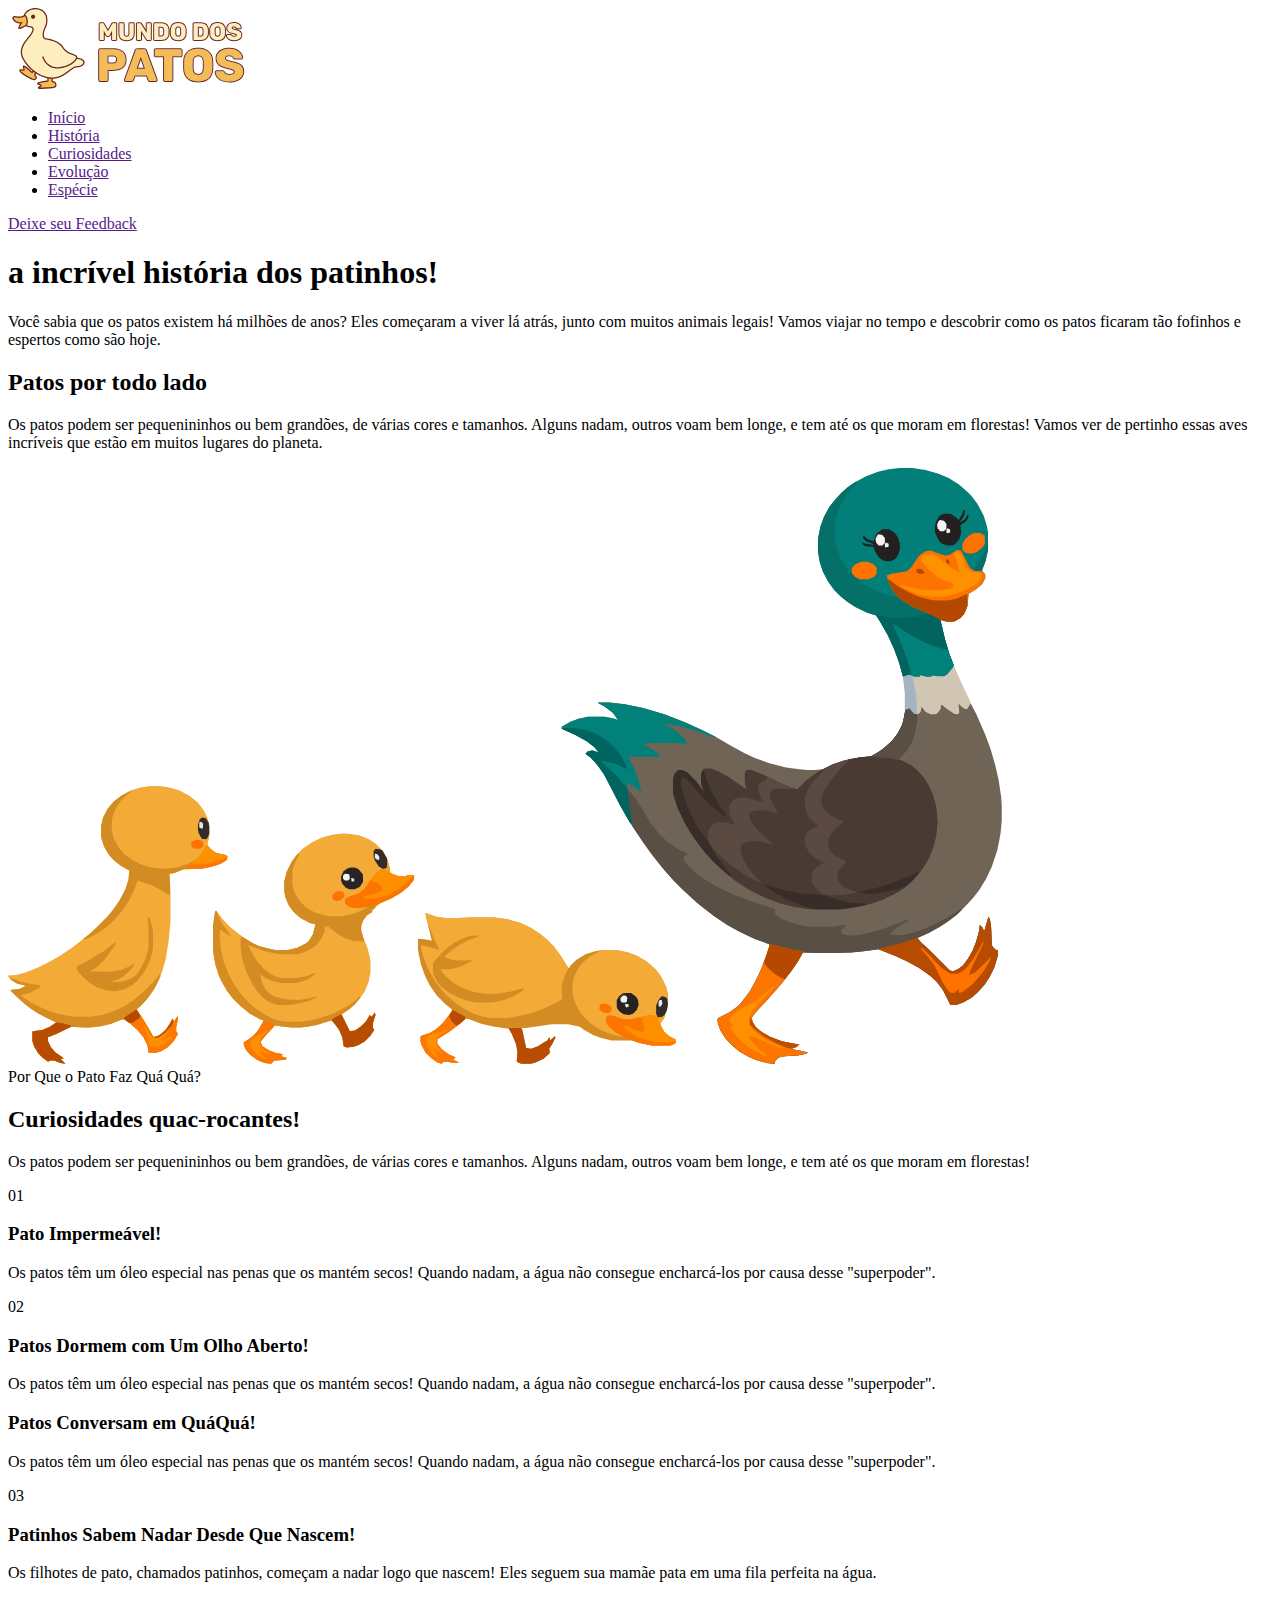
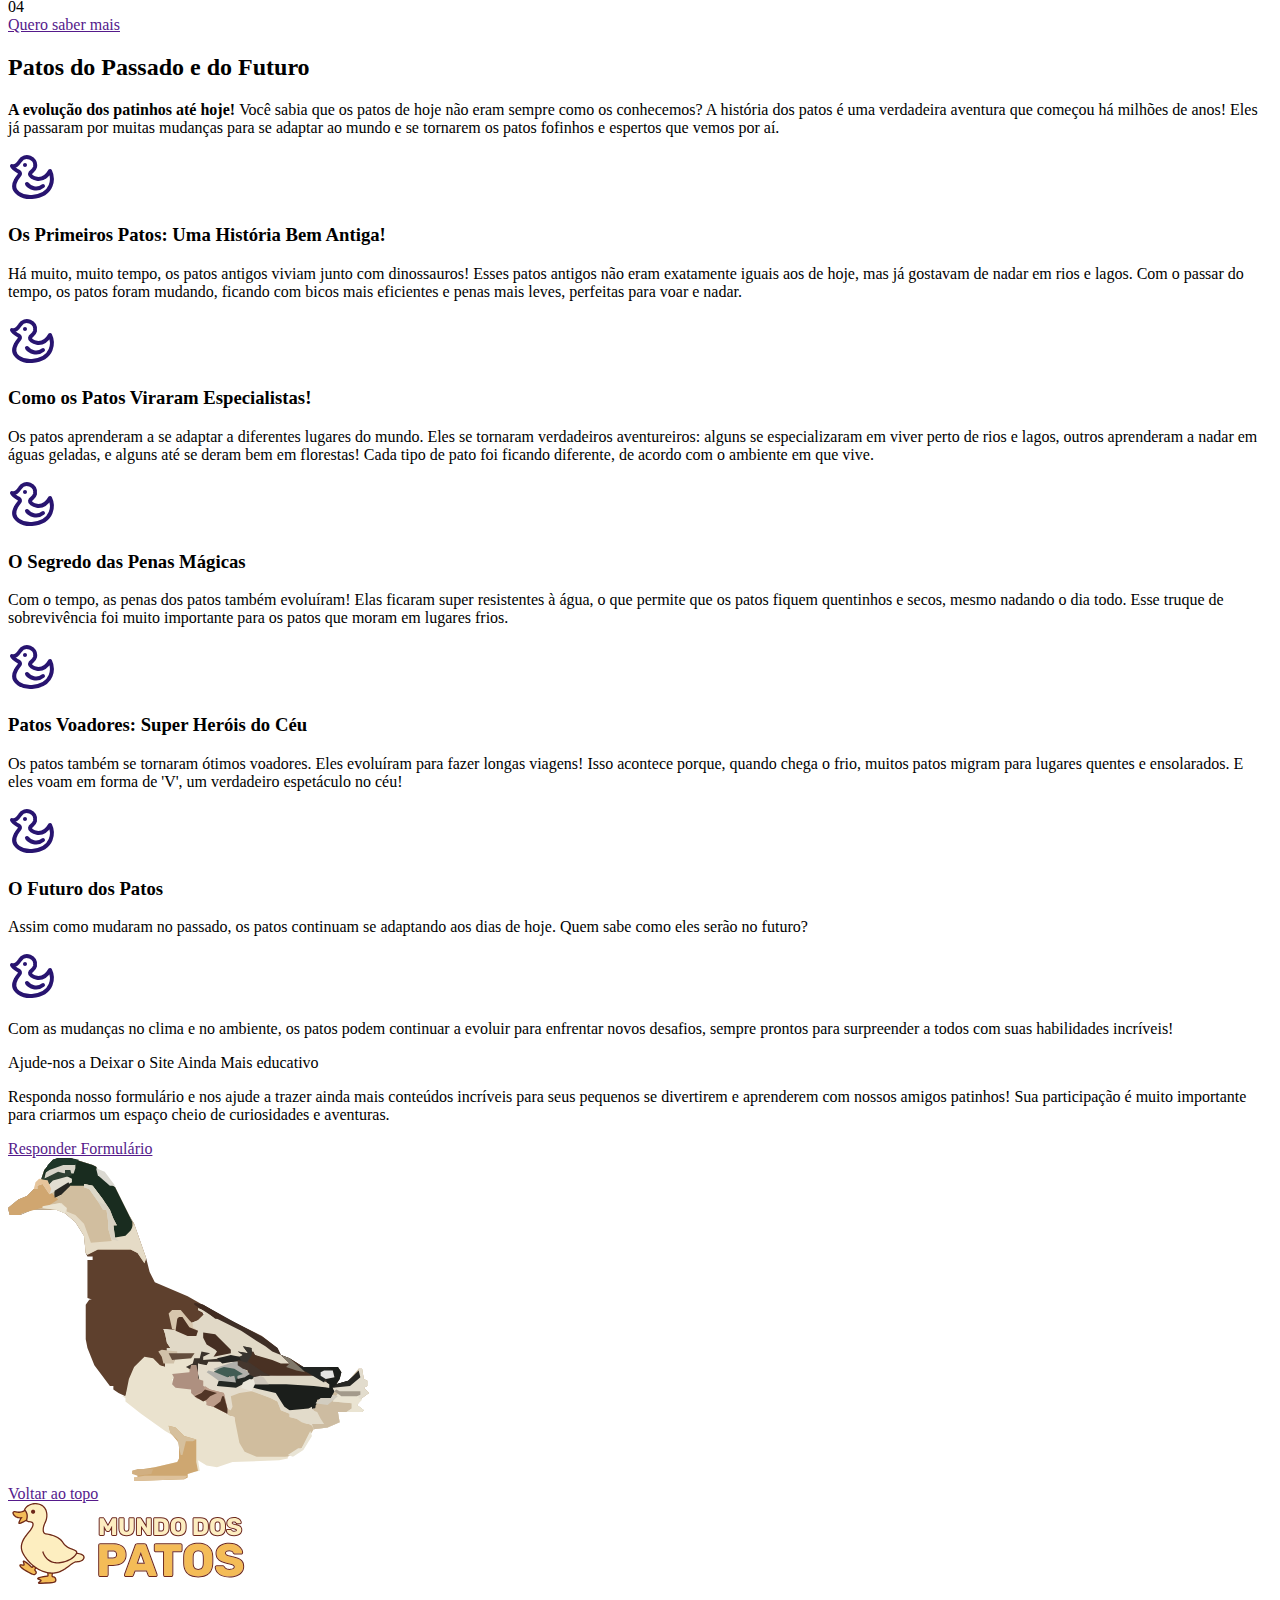
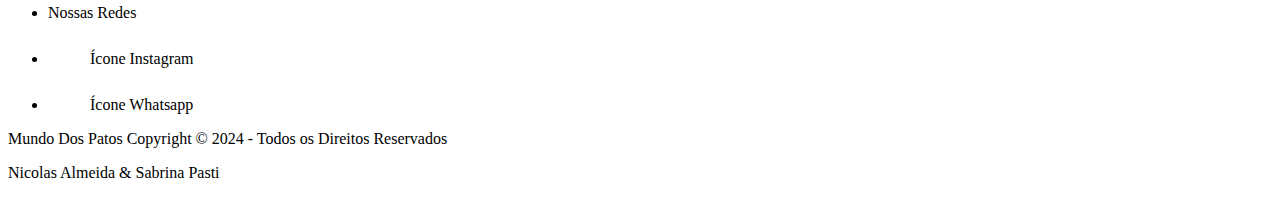
==== index.html @ ef491ce2 "Criação de branch e criação o html da home" ====
<!DOCTYPE html>
<html lang="pt-br">
<head>
    <meta charset="UTF-8">
    <meta name="viewport" content="width=device-width, initial-scale=1.0">
    <title>Home</title>
</head>
<body>
    <header>
        <nav>
            <img src="./IMG/Logohome.svg" alt="Logomarca do website: mundo dos patinhos">
            <ul>
                <li><a href="">Início</a></li>
                <li><a href="">História</a></li>
                <li><a href="">Curiosidades</a></li>
                <li><a href="">Evolução</a></li>
                <li><a href="">Espécie</a></li>
            </ul>
            <a href="">Deixe seu Feedback</a>
        </nav>
    </header>
    <section class="banner_inicial">
        <h1>a incrível história dos patinhos!</h1>
        <p>Você sabia que os patos existem há milhões de anos? Eles começaram a viver lá atrás, junto com muitos animais legais! Vamos viajar no tempo e descobrir como os patos ficaram tão fofinhos e espertos como são hoje.</p>
    </section>
    <section class="historia">
        <h2>Patos por todo lado</h2>
        <p>Os patos podem ser pequenininhos ou bem grandões, de várias cores e tamanhos. Alguns nadam, outros voam bem longe, e tem até os que moram em florestas! Vamos ver de pertinho essas aves incríveis que estão em muitos lugares do planeta.</p>
        <img src="/IMG/historia.svg" alt="Família de patinhos">
    </section>
    <section class="curiosidades">
        <span>Por Que o Pato Faz Quá Quá?</span>
        <h2>Curiosidades quac-rocantes!</h2>
        <p>Os patos podem ser pequenininhos ou bem grandões, de várias cores e tamanhos. Alguns nadam, outros voam bem longe, e tem até os que moram em florestas!</p>
        <div class="box_curiosidades">
            <div class="box-left">
                <span>01</span>
                <div>
                    <h3>Pato Impermeável!</h3>
                    <p>Os patos têm um óleo especial nas penas que os mantém secos! Quando nadam, a água não consegue encharcá-los por causa desse "superpoder".</p>
                </div>
            </div>
            <div class="box-left">
                <span>02</span>
                <div>
                    <h3>Patos Dormem com Um Olho Aberto!</h3>
                    <p>Os patos têm um óleo especial nas penas que os mantém secos! Quando nadam, a água não consegue encharcá-los por causa desse "superpoder".</p>
                </div>
            </div>
            <div class="box-right">
                <div>
                    <h3>Patos Conversam em QuáQuá!</h3>
                    <p>Os patos têm um óleo especial nas penas que os mantém secos! Quando nadam, a água não consegue encharcá-los por causa desse "superpoder".</p>
                </div>
                <span>03</span>
            </div>
            <div class="box-right">
                <div>
                    <h3>Patinhos Sabem Nadar Desde Que Nascem!</h3>
                    <p>Os filhotes de pato, chamados patinhos, começam a nadar logo que nascem! Eles seguem sua mamãe pata em uma fila perfeita na água.</p>
                </div>
                <span>04</span>
            </div>
            <a href="">Quero saber mais</a>
        </div>
    </section>
    <section class="evolucao">
        <h2>Patos do Passado e do Futuro</h2>
        <p><b>A evolução dos patinhos até hoje! </b>Você sabia que os patos de hoje não eram sempre como os conhecemos? A história dos patos é uma verdadeira aventura que começou há milhões de anos! Eles já passaram por muitas mudanças para se adaptar ao mundo e se tornarem os patos fofinhos e espertos que vemos por aí.</p>
        <div class="step_box">
            <div class="step">
                <img src="/IMG/step1.svg" alt="Ícone Pato">
                <div class="step_text">
                    <h3>Os Primeiros Patos: Uma História Bem Antiga!</h3>
                    <p>Há muito, muito tempo, os patos antigos viviam junto com dinossauros! Esses patos antigos não eram exatamente iguais aos de hoje, mas já gostavam de nadar em rios e lagos. Com o passar do tempo, os patos foram mudando, ficando com bicos mais eficientes e penas mais leves, perfeitas para voar e nadar.</p>
                </div>
            </div>
            <div class="step">
                <img src="/IMG/step1.svg" alt="Ícone Pato">
                <div class="step_text">
                    <h3>Como os Patos Viraram Especialistas!</h3>
                    <p>Os patos aprenderam a se adaptar a diferentes lugares do mundo. Eles se tornaram verdadeiros aventureiros: alguns se especializaram em viver perto de rios e lagos, outros aprenderam a nadar em águas geladas, e alguns até se deram bem em florestas! Cada tipo de pato foi ficando diferente, de acordo com o ambiente em que vive.</p>
                </div>
            </div>
            <div class="step">
                <img src="/IMG/step1.svg" alt="Ícone Pato">
                <div class="step_text">
                    <h3>O Segredo das Penas Mágicas</h3>
                    <p>Com o tempo, as penas dos patos também evoluíram! Elas ficaram super resistentes à água, o que permite que os patos fiquem quentinhos e secos, mesmo nadando o dia todo. Esse truque de sobrevivência foi muito importante para os patos que moram em lugares frios.</p>
                </div>
            </div>
            <div class="step">
                <img src="/IMG/step1.svg" alt="Ícone Pato">
                <div class="step_text">
                    <h3>Patos Voadores: Super Heróis do Céu</h3>
                    <p>Os patos também se tornaram ótimos voadores. Eles evoluíram para fazer longas viagens! Isso acontece porque, quando chega o frio, muitos patos migram para lugares quentes e ensolarados. E eles voam em forma de 'V', um verdadeiro espetáculo no céu!</p>
                </div>
            </div>
            <div class="step">
                <img src="/IMG/step1.svg" alt="Ícone Pato">
                <div class="step_text">
                    <h3>O Futuro dos Patos</h3>
                    <p>Assim como mudaram no passado, os patos continuam se adaptando aos dias de hoje. Quem sabe como eles serão no futuro?</p>
                </div>
            </div>
            <div class="step">
                <img src="/IMG/step1.svg" alt="Ícone Pato">
                <div class="step_text">
                    <p>Com as mudanças no clima e no ambiente, os patos podem continuar a evoluir para enfrentar novos desafios, sempre prontos para surpreender a todos com suas habilidades incríveis!</p>
                </div>
            </div>
        </div>
        <article class="cta">
            <div class="cta_text">
                <span>Ajude-nos a Deixar o Site Ainda Mais educativo</span>
                <p>Responda nosso formulário e nos ajude a trazer ainda mais conteúdos incríveis para seus pequenos se divertirem e aprenderem com nossos amigos patinhos! Sua participação é muito importante para criarmos um espaço cheio de curiosidades e aventuras.</p>
                <a href="">Responder Formulário</a>
            </div>
            <img src="/IMG/duck-cta.svg" alt="Desenho de um Pato">
        </article>
    </section>
</body>
<footer>
    <a href="">Voltar ao topo</a>
    <div>
        <img src="/IMG/Logohome.svg" alt="">
        <ul>
            <li>Nossas Redes</li>
            <li><img src="/IMG/ig.svg" alt="">Ícone Instagram</li>
            <li><img src="/IMG/wpp.svg" alt="">Ícone Whatsapp</li>
        </ul>
    </div>
    <div>
        <p>Mundo Dos Patos Copyright © 2024 - Todos os Direitos Reservados</p>
        <p>Nicolas Almeida & Sabrina Pasti </p>
    </div>
</footer>
</html>
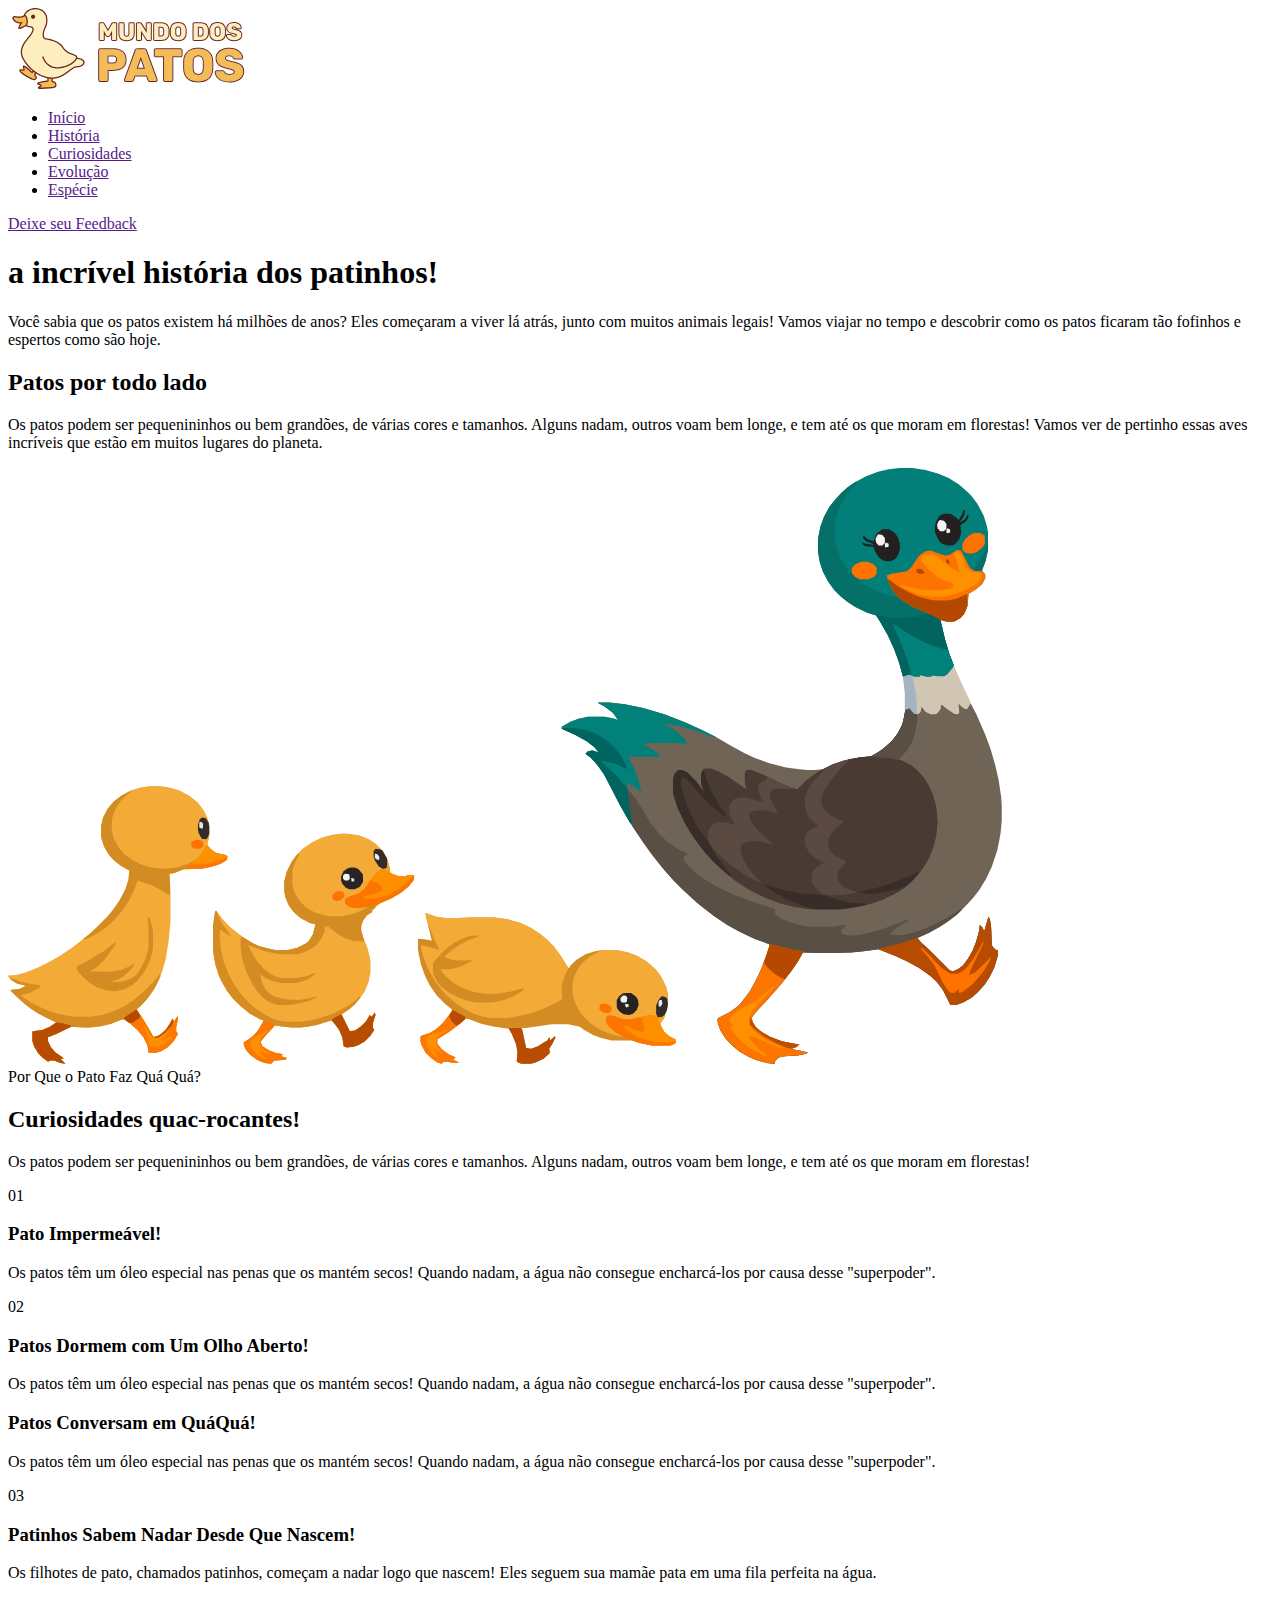
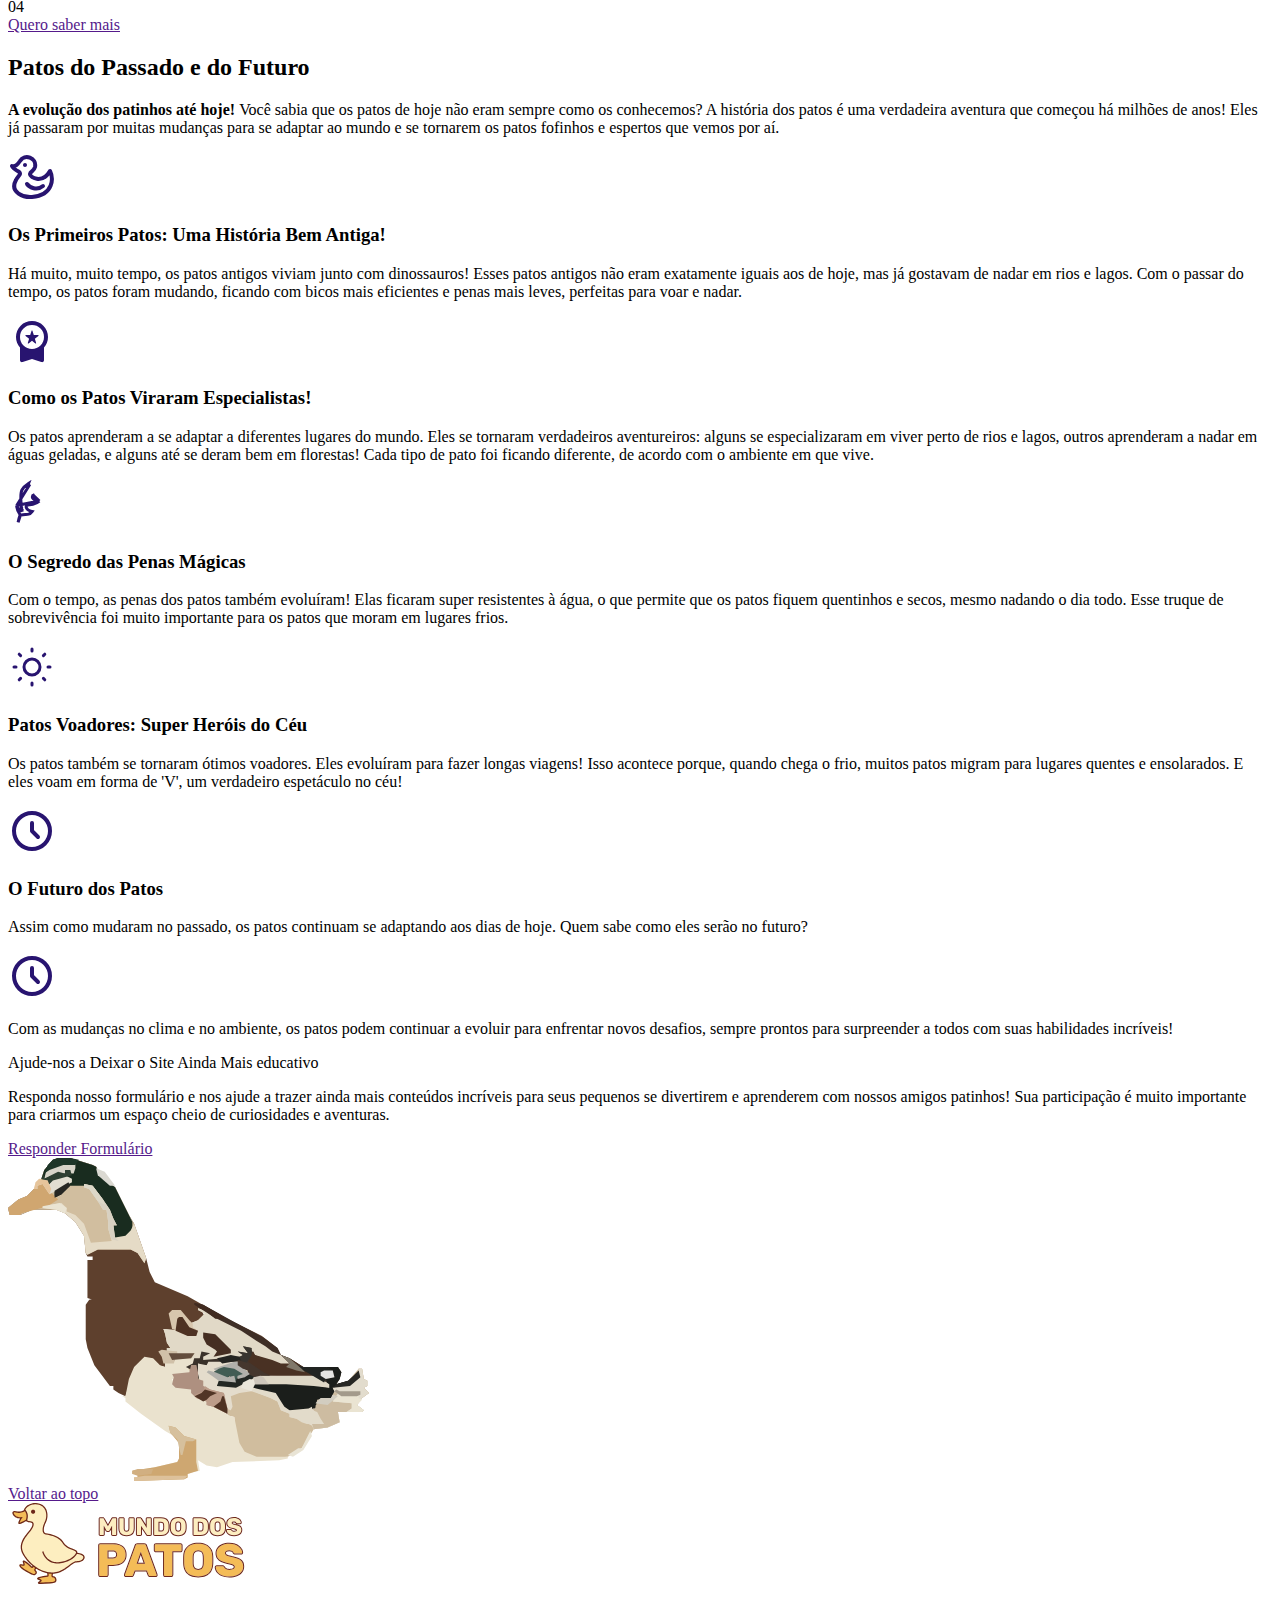
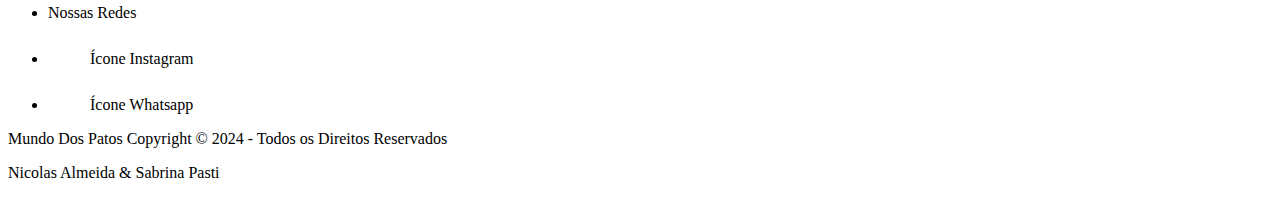
==== commit b2924038: "Atualizando ícones" ====
--- a/index.html
+++ b/index.html
@@ -76,35 +76,35 @@
                 </div>
             </div>
             <div class="step">
-                <img src="/IMG/step1.svg" alt="Ícone Pato">
+                <img src="/IMG/step2.svg" alt="Ícone Pato">
                 <div class="step_text">
                     <h3>Como os Patos Viraram Especialistas!</h3>
                     <p>Os patos aprenderam a se adaptar a diferentes lugares do mundo. Eles se tornaram verdadeiros aventureiros: alguns se especializaram em viver perto de rios e lagos, outros aprenderam a nadar em águas geladas, e alguns até se deram bem em florestas! Cada tipo de pato foi ficando diferente, de acordo com o ambiente em que vive.</p>
                 </div>
             </div>
             <div class="step">
-                <img src="/IMG/step1.svg" alt="Ícone Pato">
+                <img src="/IMG/step3.svg" alt="Ícone Pato">
                 <div class="step_text">
                     <h3>O Segredo das Penas Mágicas</h3>
                     <p>Com o tempo, as penas dos patos também evoluíram! Elas ficaram super resistentes à água, o que permite que os patos fiquem quentinhos e secos, mesmo nadando o dia todo. Esse truque de sobrevivência foi muito importante para os patos que moram em lugares frios.</p>
                 </div>
             </div>
             <div class="step">
-                <img src="/IMG/step1.svg" alt="Ícone Pato">
+                <img src="/IMG/step4.svg" alt="Ícone Pato">
                 <div class="step_text">
                     <h3>Patos Voadores: Super Heróis do Céu</h3>
                     <p>Os patos também se tornaram ótimos voadores. Eles evoluíram para fazer longas viagens! Isso acontece porque, quando chega o frio, muitos patos migram para lugares quentes e ensolarados. E eles voam em forma de 'V', um verdadeiro espetáculo no céu!</p>
                 </div>
             </div>
             <div class="step">
-                <img src="/IMG/step1.svg" alt="Ícone Pato">
+                <img src="/IMG/step5.svg" alt="Ícone Pato">
                 <div class="step_text">
                     <h3>O Futuro dos Patos</h3>
                     <p>Assim como mudaram no passado, os patos continuam se adaptando aos dias de hoje. Quem sabe como eles serão no futuro?</p>
                 </div>
             </div>
             <div class="step">
-                <img src="/IMG/step1.svg" alt="Ícone Pato">
+                <img src="/IMG/step5.svg" alt="Ícone Pato">
                 <div class="step_text">
                     <p>Com as mudanças no clima e no ambiente, os patos podem continuar a evoluir para enfrentar novos desafios, sempre prontos para surpreender a todos com suas habilidades incríveis!</p>
                 </div>
@@ -119,7 +119,6 @@
             <img src="/IMG/duck-cta.svg" alt="Desenho de um Pato">
         </article>
     </section>
-</body>
 <footer>
     <a href="">Voltar ao topo</a>
     <div>
@@ -131,8 +130,10 @@
         </ul>
     </div>
     <div>
-        <p>Mundo Dos Patos Copyright © 2024 - Todos os Direitos Reservados</p>
+        <p>Mundo Dos Patos Copyright © 2024 - Todos os Direitos Reservados</p>
         <p>Nicolas Almeida & Sabrina Pasti </p>
     </div>
-</footer>
+</footer>    
+</body>
+
 </html>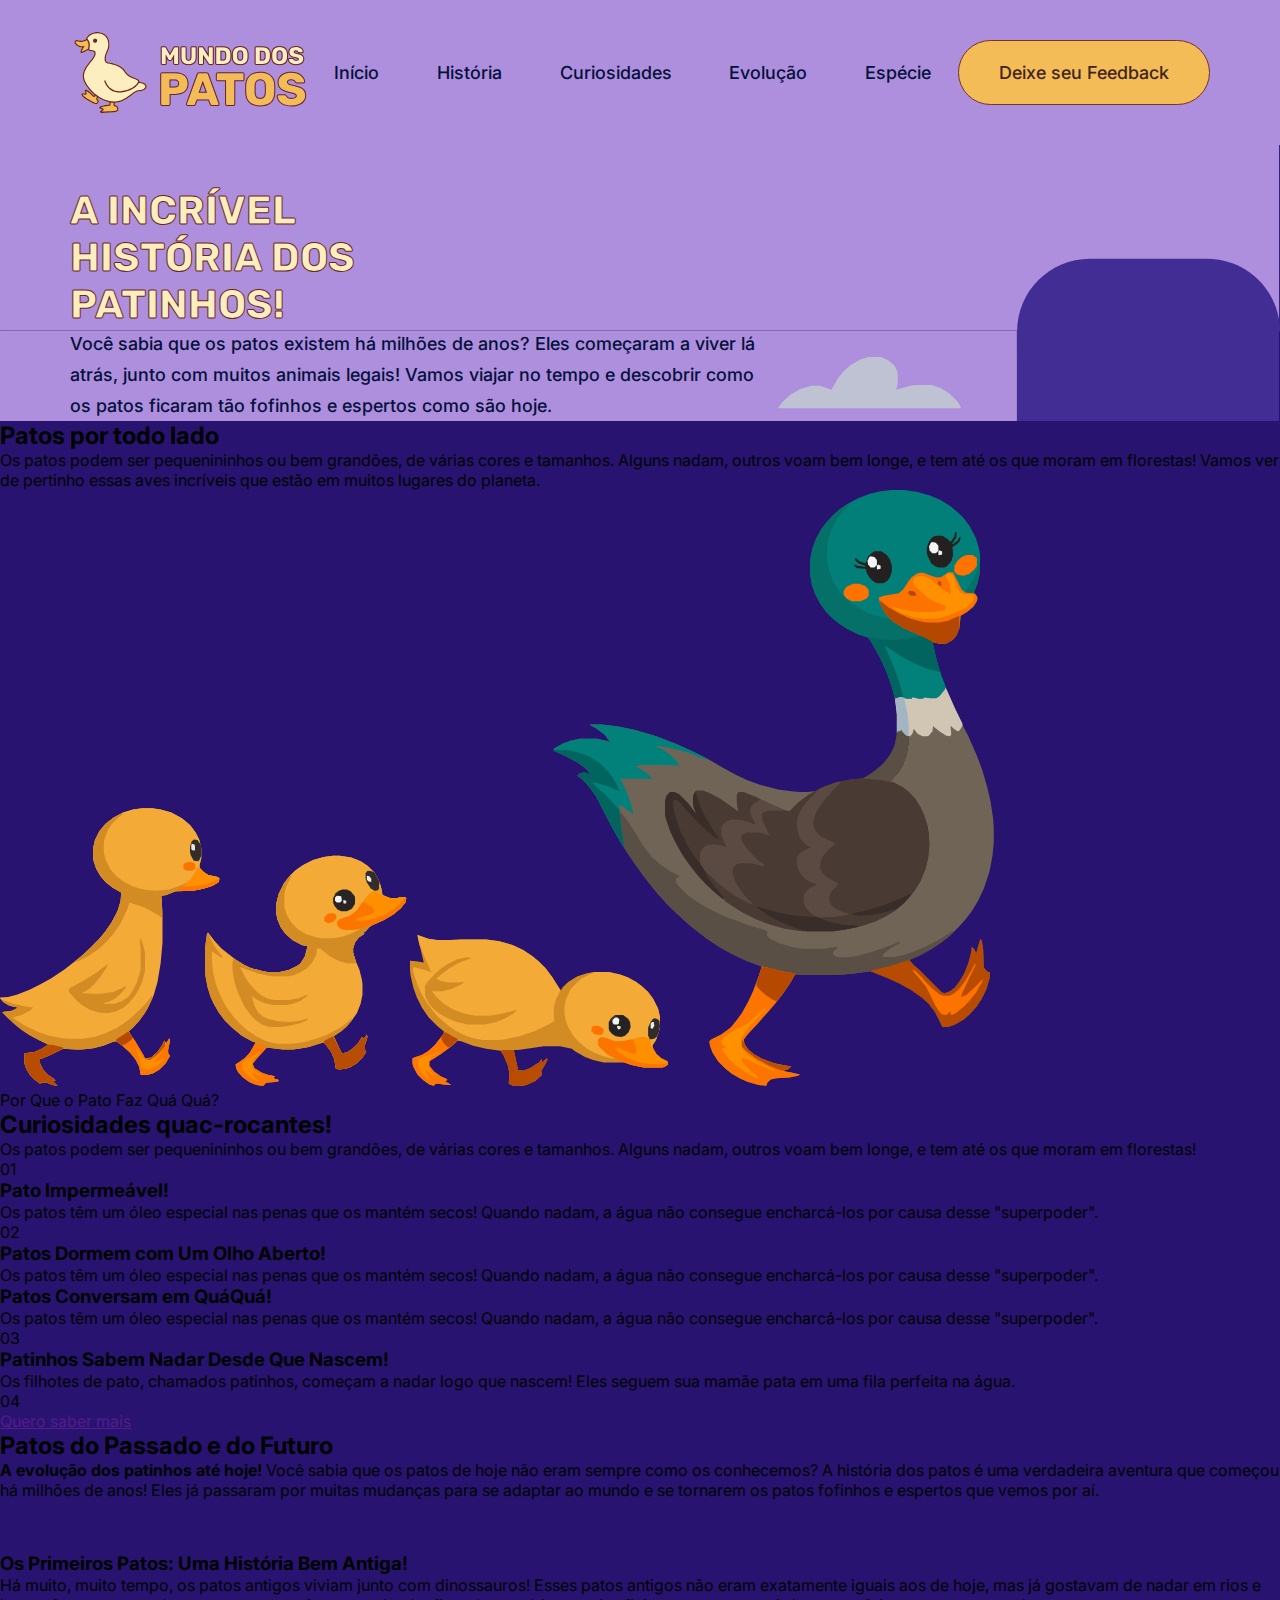
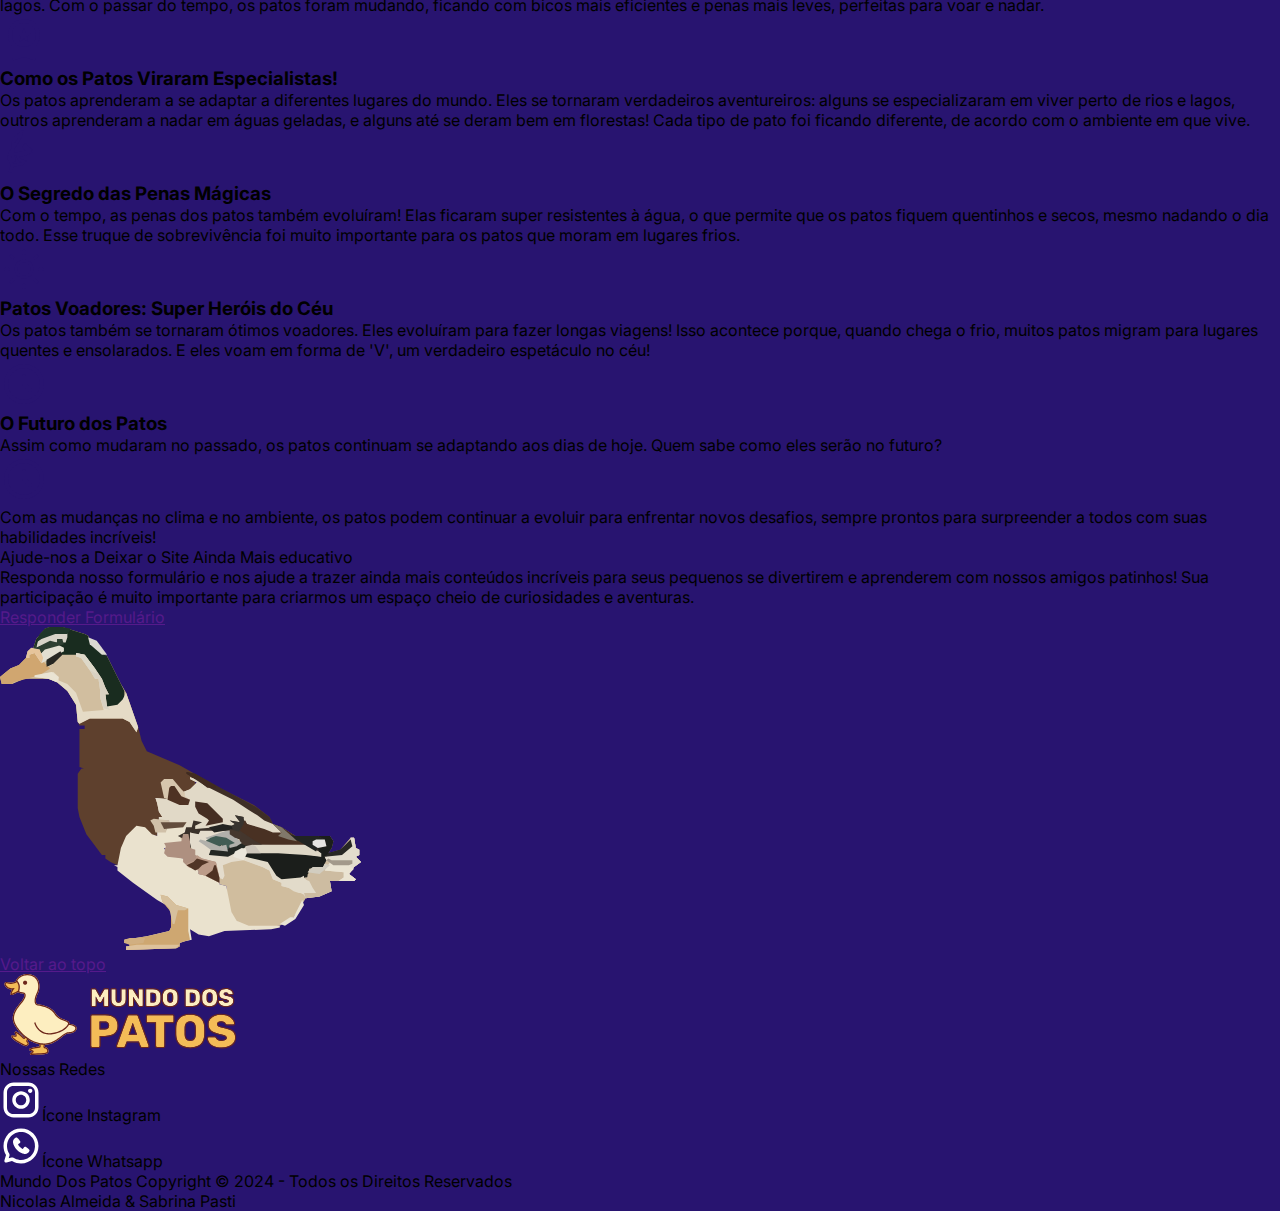
==== commit 762864e3: "Início de estilização" ====
--- a/index.html
+++ b/index.html
@@ -3,11 +3,15 @@
 <head>
     <meta charset="UTF-8">
     <meta name="viewport" content="width=device-width, initial-scale=1.0">
+    <link rel="preconnect" href="https://fonts.googleapis.com">
+    <link rel="preconnect" href="https://fonts.gstatic.com" crossorigin>
+    <link href="https://fonts.googleapis.com/css2?family=Inter:ital,opsz,wght@0,14..32,100..900;1,14..32,100..900&family=Rubik:ital,wght@0,300..900;1,300..900&display=swap" rel="stylesheet">
+    <link rel="stylesheet" href="/assets/CSS/style1.css">
     <title>Home</title>
 </head>
 <body>
     <header>
-        <nav>
+        <nav class="wrapper">
             <img src="./IMG/Logohome.svg" alt="Logomarca do website: mundo dos patinhos">
             <ul>
                 <li><a href="">Início</a></li>
@@ -20,8 +24,10 @@
         </nav>
     </header>
     <section class="banner_inicial">
-        <h1>a incrível história dos patinhos!</h1>
-        <p>Você sabia que os patos existem há milhões de anos? Eles começaram a viver lá atrás, junto com muitos animais legais! Vamos viajar no tempo e descobrir como os patos ficaram tão fofinhos e espertos como são hoje.</p>
+        <div class="wrapper">
+            <h1>a incrível história dos patinhos!</h1>
+            <p>Você sabia que os patos existem há milhões de anos? Eles começaram a viver lá atrás, junto com muitos animais legais! Vamos viajar no tempo e descobrir como os patos ficaram tão fofinhos e espertos como são hoje.</p>
+        </div>
     </section>
     <section class="historia">
         <h2>Patos por todo lado</h2>
--- a/assets/CSS/style1.css
+++ b/assets/CSS/style1.css
@@ -0,0 +1,79 @@
+*{
+    padding: 0;
+    margin: 0;
+    /* font-family: "Rubik", sans-serif; */
+    font-family: "Inter", sans-serif;
+}
+.wrapper{
+    width: 1140px;
+    margin: auto;
+}
+body{
+    background-color: #281470;
+}
+
+header{
+    background-color: #AD8FDE;
+    padding: 2rem 0;
+}
+
+header nav{
+    display: flex;
+    align-items: center;
+    justify-content: space-between;
+}
+
+
+header nav ul{
+    list-style: none;
+    display: flex;
+}
+
+header nav ul li a{
+    color: #05113B;
+    text-decoration: none;
+    padding: 0;
+    background: none;
+    border: none;
+}
+
+header nav ul li:not(:last-child){
+    margin-right: 3.6rem;
+}
+
+header nav a{
+    padding: 1.3rem 2.5rem;
+    background-color: #F4BC57;
+    border: 1px solid #763324;
+    border-radius: 50px;
+    color: #3E241A;
+    font-size: 18px;
+    font-weight: 500;
+    text-decoration: none;
+}
+
+.banner_inicial{
+    padding-top: 42px;
+    width: 100%;
+    background-image: url('/IMG/bkg-inicial.svg');
+    background-repeat: no-repeat;
+    background-size: cover;
+}
+
+.banner_inicial h1{
+    font-family: "Rubik", sans-serif;
+    font-size: 40px;
+    color: #FDEEC0;
+    -webkit-text-stroke-width: 1px;
+    -webkit-text-stroke-color: #6D271A;
+    max-width: 423px;
+    text-transform: uppercase;
+}
+
+.banner_inicial p{
+    font-size: 18px;
+    color: #05113B;
+    line-height: 31px;
+    max-width: 705px;
+    font-weight: 500;
+}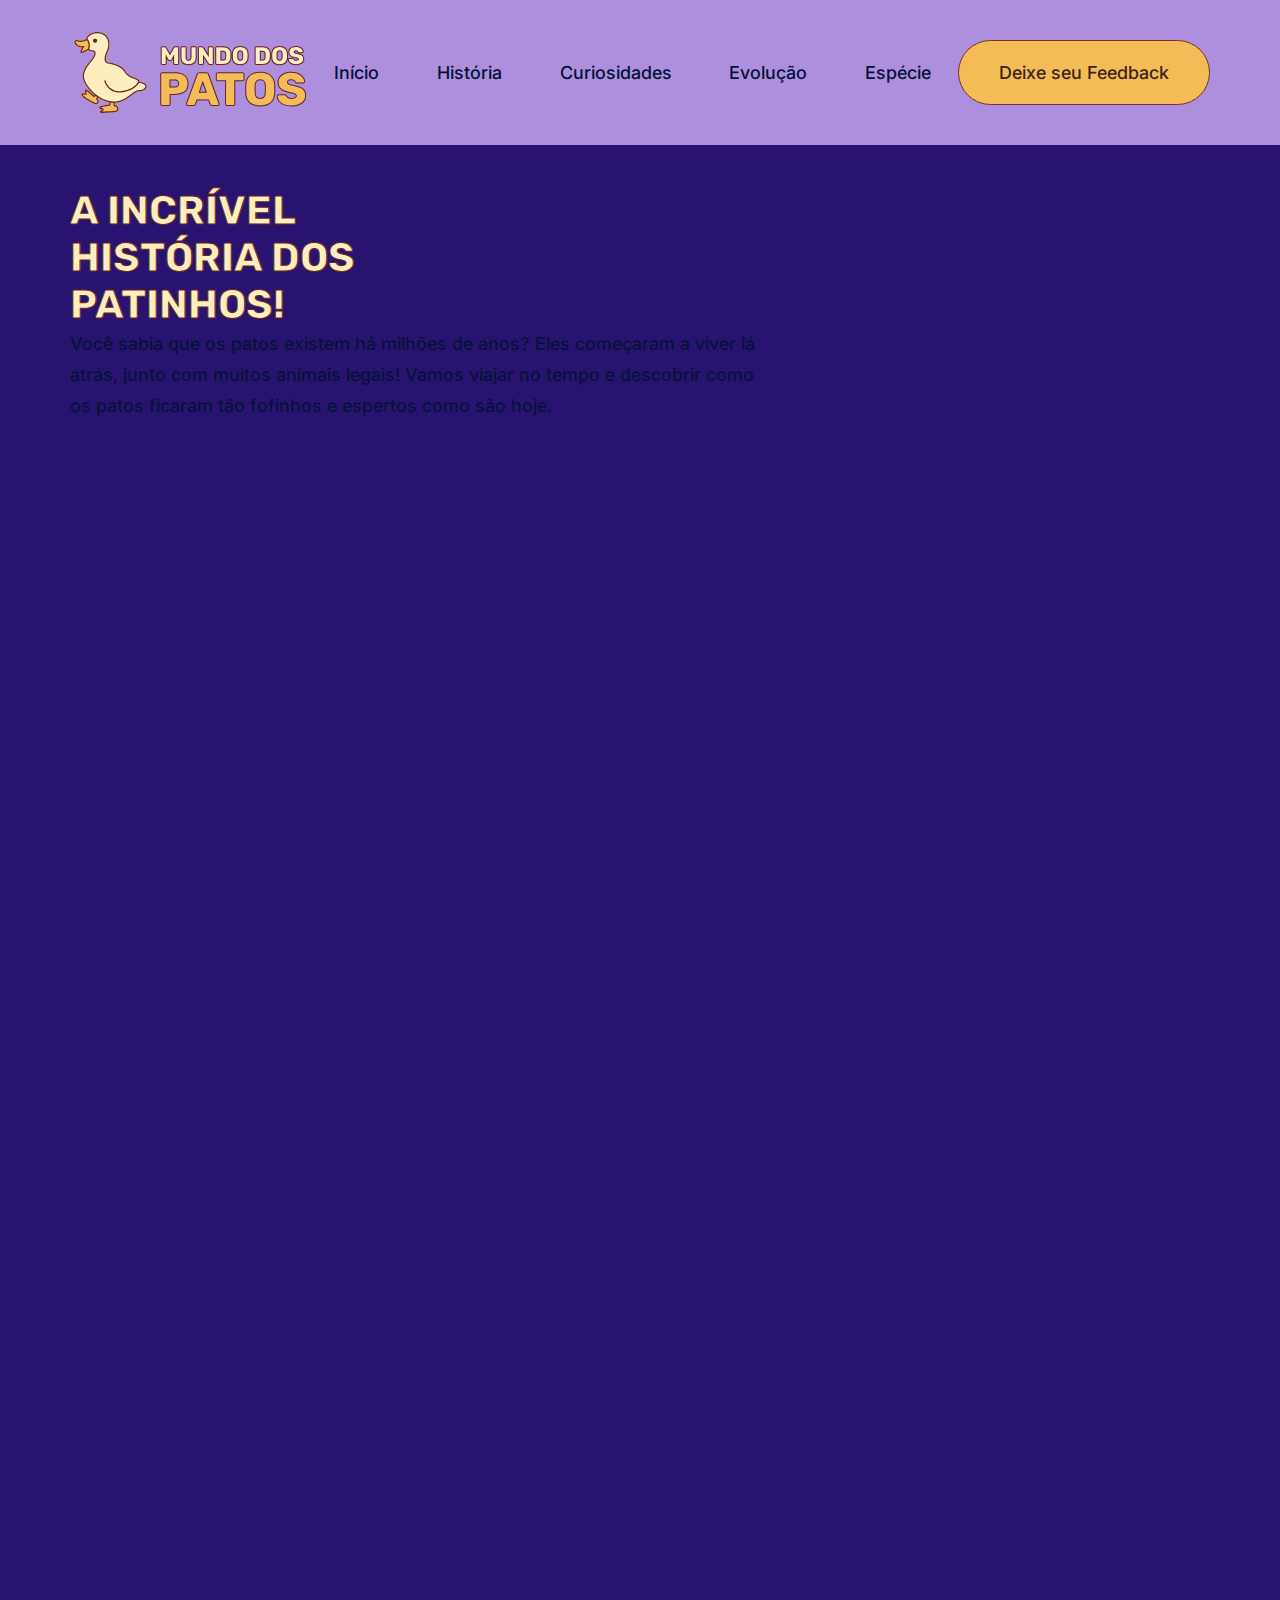
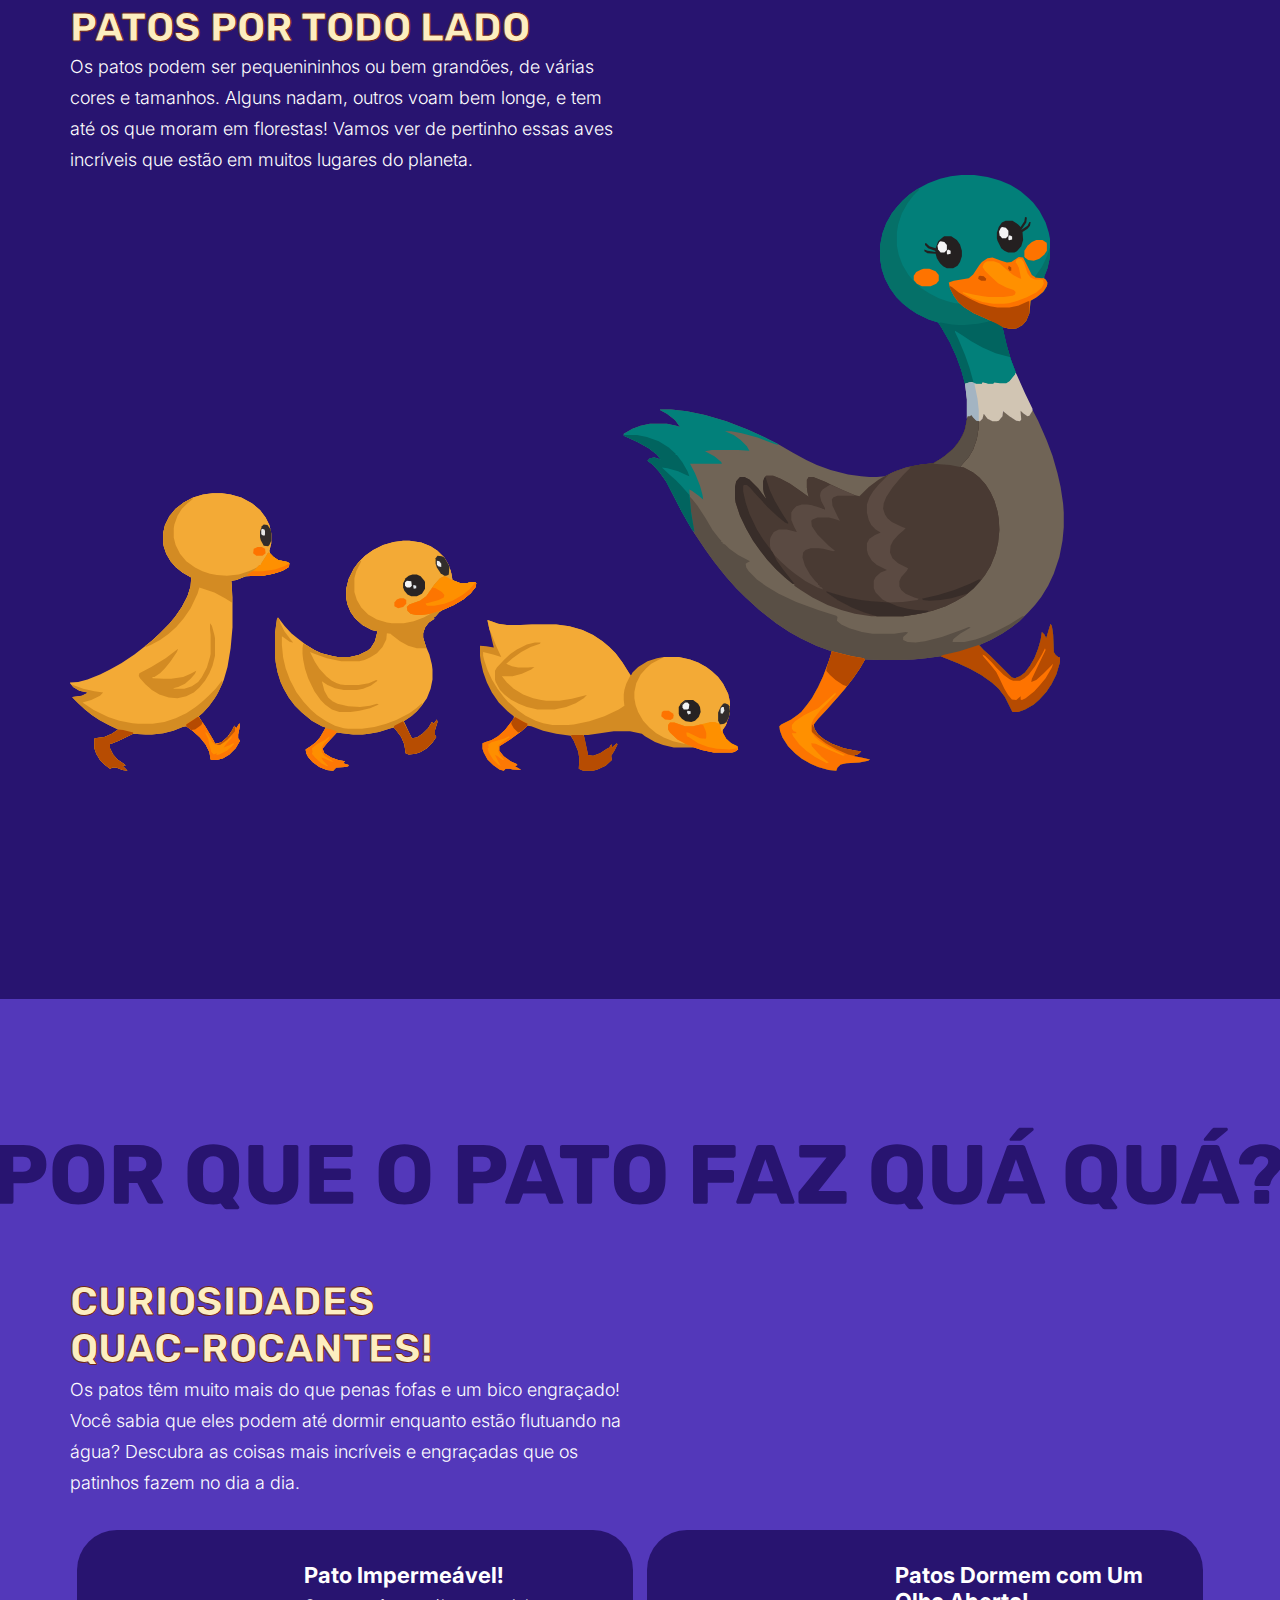
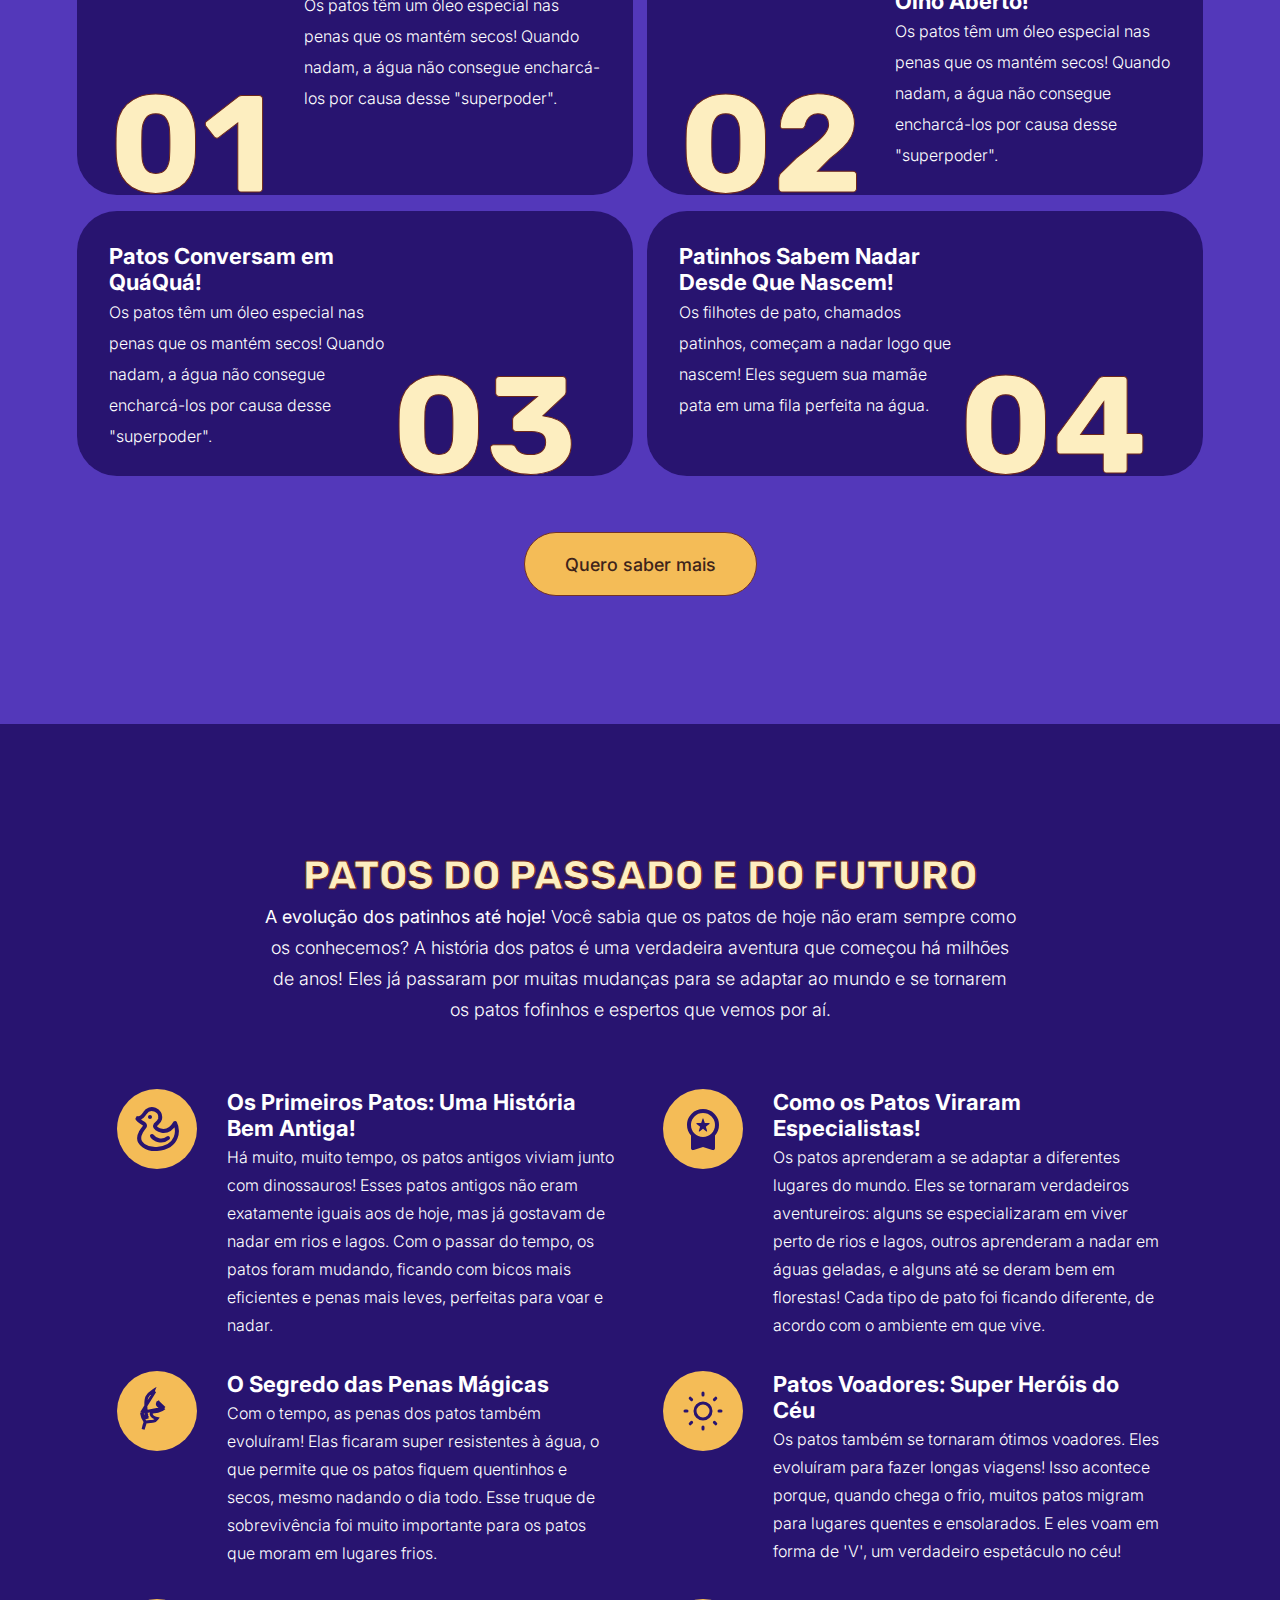
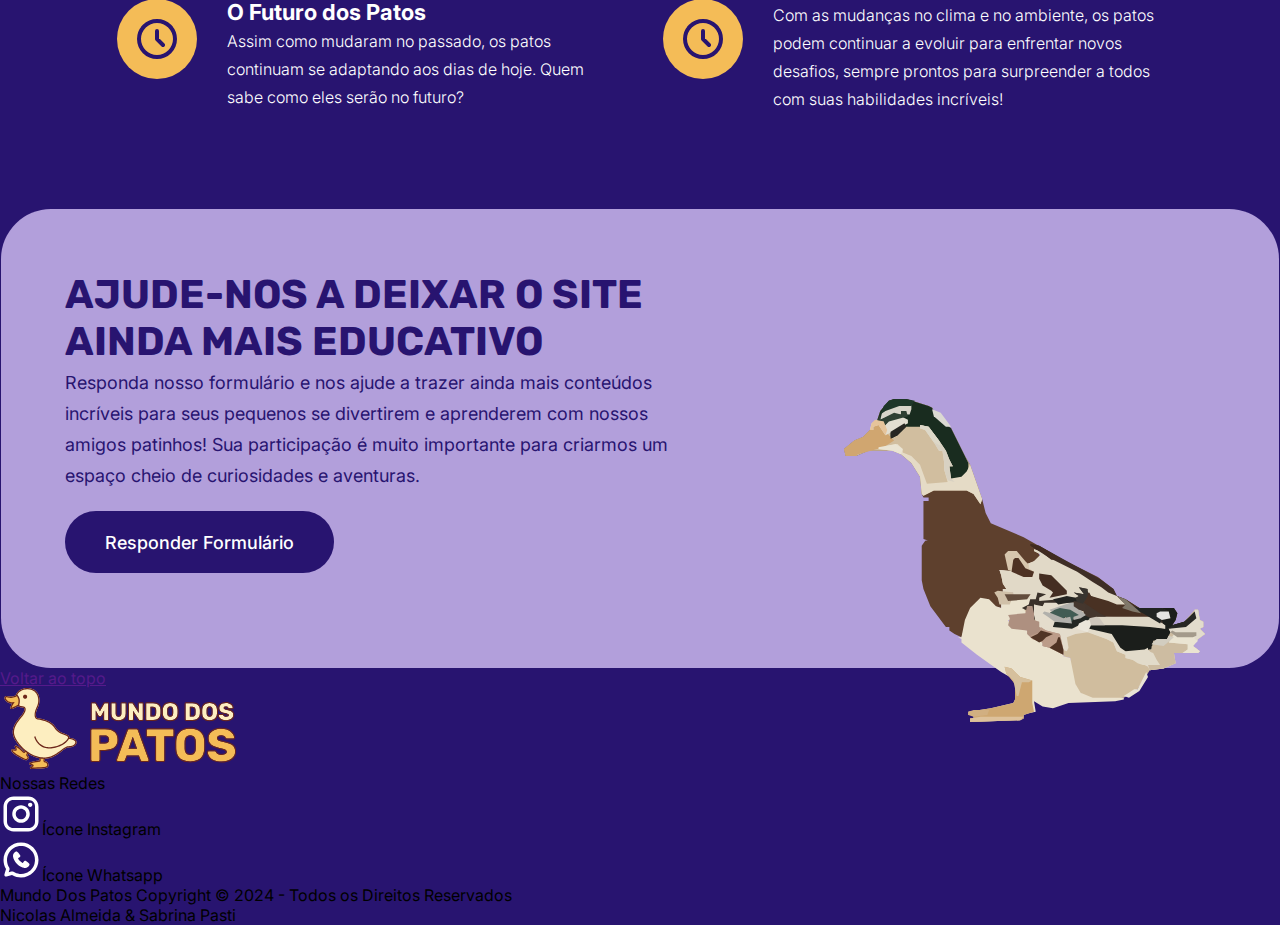
==== commit f6287d56: "Estilização da home" ====
--- a/index.html
+++ b/index.html
@@ -6,7 +6,7 @@
     <link rel="preconnect" href="https://fonts.googleapis.com">
     <link rel="preconnect" href="https://fonts.gstatic.com" crossorigin>
     <link href="https://fonts.googleapis.com/css2?family=Inter:ital,opsz,wght@0,14..32,100..900;1,14..32,100..900&family=Rubik:ital,wght@0,300..900;1,300..900&display=swap" rel="stylesheet">
-    <link rel="stylesheet" href="/assets/CSS/style1.css">
+    <link rel="stylesheet" href="./assets/CSS/style1.css">
     <title>Home</title>
 </head>
 <body>
@@ -29,88 +29,90 @@
             <p>Você sabia que os patos existem há milhões de anos? Eles começaram a viver lá atrás, junto com muitos animais legais! Vamos viajar no tempo e descobrir como os patos ficaram tão fofinhos e espertos como são hoje.</p>
         </div>
     </section>
-    <section class="historia">
+    <section class="historia wrapper">
         <h2>Patos por todo lado</h2>
         <p>Os patos podem ser pequenininhos ou bem grandões, de várias cores e tamanhos. Alguns nadam, outros voam bem longe, e tem até os que moram em florestas! Vamos ver de pertinho essas aves incríveis que estão em muitos lugares do planeta.</p>
-        <img src="/IMG/historia.svg" alt="Família de patinhos">
+        <img src="./IMG/historia.svg" alt="Família de patinhos">
     </section>
     <section class="curiosidades">
-        <span>Por Que o Pato Faz Quá Quá?</span>
-        <h2>Curiosidades quac-rocantes!</h2>
-        <p>Os patos podem ser pequenininhos ou bem grandões, de várias cores e tamanhos. Alguns nadam, outros voam bem longe, e tem até os que moram em florestas!</p>
-        <div class="box_curiosidades">
-            <div class="box-left">
-                <span>01</span>
-                <div>
-                    <h3>Pato Impermeável!</h3>
-                    <p>Os patos têm um óleo especial nas penas que os mantém secos! Quando nadam, a água não consegue encharcá-los por causa desse "superpoder".</p>
+        <img src="./IMG/frase-qua-qua.svg" alt="Legenda: Por que o pato faz quá quá?">
+        <div class="wrapper">
+            <h2>Curiosidades <br> quac-rocantes!</h2>
+            <p>Os patos têm muito mais do que penas fofas e um bico engraçado! Você sabia que eles podem até dormir enquanto estão flutuando na água? Descubra as coisas mais incríveis e engraçadas que os patinhos fazem no dia a dia.</p>
+            <div class="box_curiosidades">
+                <div class="box-left">
+                    <span>01</span>
+                    <div>
+                        <h3>Pato Impermeável!</h3>
+                        <p>Os patos têm um óleo especial nas penas que os mantém secos! Quando nadam, a água não consegue encharcá-los por causa desse "superpoder".</p>
+                    </div>
                 </div>
+                <div class="box-left">
+                    <span>02</span>
+                    <div>
+                        <h3>Patos Dormem com Um Olho Aberto!</h3>
+                        <p>Os patos têm um óleo especial nas penas que os mantém secos! Quando nadam, a água não consegue encharcá-los por causa desse "superpoder".</p>
+                    </div>
+                </div>
+                <div class="box-right">
+                    <div>
+                        <h3>Patos Conversam em QuáQuá!</h3>
+                        <p>Os patos têm um óleo especial nas penas que os mantém secos! Quando nadam, a água não consegue encharcá-los por causa desse "superpoder".</p>
+                    </div>
+                    <span>03</span>
+                </div>
+                <div class="box-right">
+                    <div>
+                        <h3>Patinhos Sabem Nadar Desde Que Nascem!</h3>
+                        <p>Os filhotes de pato, chamados patinhos, começam a nadar logo que nascem! Eles seguem sua mamãe pata em uma fila perfeita na água.</p>
+                    </div>
+                    <span>04</span>
+                </div>
+                <a href="">Quero saber mais</a>
             </div>
-            <div class="box-left">
-                <span>02</span>
-                <div>
-                    <h3>Patos Dormem com Um Olho Aberto!</h3>
-                    <p>Os patos têm um óleo especial nas penas que os mantém secos! Quando nadam, a água não consegue encharcá-los por causa desse "superpoder".</p>
-                </div>
-            </div>
-            <div class="box-right">
-                <div>
-                    <h3>Patos Conversam em QuáQuá!</h3>
-                    <p>Os patos têm um óleo especial nas penas que os mantém secos! Quando nadam, a água não consegue encharcá-los por causa desse "superpoder".</p>
-                </div>
-                <span>03</span>
-            </div>
-            <div class="box-right">
-                <div>
-                    <h3>Patinhos Sabem Nadar Desde Que Nascem!</h3>
-                    <p>Os filhotes de pato, chamados patinhos, começam a nadar logo que nascem! Eles seguem sua mamãe pata em uma fila perfeita na água.</p>
-                </div>
-                <span>04</span>
-            </div>
-            <a href="">Quero saber mais</a>
         </div>
     </section>
-    <section class="evolucao">
+    <section class="evolucao wrapper">
         <h2>Patos do Passado e do Futuro</h2>
         <p><b>A evolução dos patinhos até hoje! </b>Você sabia que os patos de hoje não eram sempre como os conhecemos? A história dos patos é uma verdadeira aventura que começou há milhões de anos! Eles já passaram por muitas mudanças para se adaptar ao mundo e se tornarem os patos fofinhos e espertos que vemos por aí.</p>
         <div class="step_box">
             <div class="step">
-                <img src="/IMG/step1.svg" alt="Ícone Pato">
+                <img src="./IMG/step1.svg" alt="Ícone Pato">
                 <div class="step_text">
                     <h3>Os Primeiros Patos: Uma História Bem Antiga!</h3>
                     <p>Há muito, muito tempo, os patos antigos viviam junto com dinossauros! Esses patos antigos não eram exatamente iguais aos de hoje, mas já gostavam de nadar em rios e lagos. Com o passar do tempo, os patos foram mudando, ficando com bicos mais eficientes e penas mais leves, perfeitas para voar e nadar.</p>
                 </div>
             </div>
             <div class="step">
-                <img src="/IMG/step2.svg" alt="Ícone Pato">
+                <img src="./IMG/step2.svg" alt="Ícone Pato">
                 <div class="step_text">
                     <h3>Como os Patos Viraram Especialistas!</h3>
                     <p>Os patos aprenderam a se adaptar a diferentes lugares do mundo. Eles se tornaram verdadeiros aventureiros: alguns se especializaram em viver perto de rios e lagos, outros aprenderam a nadar em águas geladas, e alguns até se deram bem em florestas! Cada tipo de pato foi ficando diferente, de acordo com o ambiente em que vive.</p>
                 </div>
             </div>
             <div class="step">
-                <img src="/IMG/step3.svg" alt="Ícone Pato">
+                <img src="./IMG/step3.svg" alt="Ícone Pato">
                 <div class="step_text">
                     <h3>O Segredo das Penas Mágicas</h3>
                     <p>Com o tempo, as penas dos patos também evoluíram! Elas ficaram super resistentes à água, o que permite que os patos fiquem quentinhos e secos, mesmo nadando o dia todo. Esse truque de sobrevivência foi muito importante para os patos que moram em lugares frios.</p>
                 </div>
             </div>
             <div class="step">
-                <img src="/IMG/step4.svg" alt="Ícone Pato">
+                <img src="./IMG/step4.svg" alt="Ícone Pato">
                 <div class="step_text">
                     <h3>Patos Voadores: Super Heróis do Céu</h3>
                     <p>Os patos também se tornaram ótimos voadores. Eles evoluíram para fazer longas viagens! Isso acontece porque, quando chega o frio, muitos patos migram para lugares quentes e ensolarados. E eles voam em forma de 'V', um verdadeiro espetáculo no céu!</p>
                 </div>
             </div>
             <div class="step">
-                <img src="/IMG/step5.svg" alt="Ícone Pato">
+                <img src="./IMG/step5.svg" alt="Ícone Pato">
                 <div class="step_text">
                     <h3>O Futuro dos Patos</h3>
                     <p>Assim como mudaram no passado, os patos continuam se adaptando aos dias de hoje. Quem sabe como eles serão no futuro?</p>
                 </div>
             </div>
             <div class="step">
-                <img src="/IMG/step5.svg" alt="Ícone Pato">
+                <img src="./IMG/step5.svg" alt="Ícone Pato">
                 <div class="step_text">
                     <p>Com as mudanças no clima e no ambiente, os patos podem continuar a evoluir para enfrentar novos desafios, sempre prontos para surpreender a todos com suas habilidades incríveis!</p>
                 </div>
@@ -122,21 +124,21 @@
                 <p>Responda nosso formulário e nos ajude a trazer ainda mais conteúdos incríveis para seus pequenos se divertirem e aprenderem com nossos amigos patinhos! Sua participação é muito importante para criarmos um espaço cheio de curiosidades e aventuras.</p>
                 <a href="">Responder Formulário</a>
             </div>
-            <img src="/IMG/duck-cta.svg" alt="Desenho de um Pato">
+            <img src="./IMG/duck-cta.svg" alt="Desenho de um Pato">
         </article>
     </section>
 <footer>
     <a href="">Voltar ao topo</a>
     <div>
-        <img src="/IMG/Logohome.svg" alt="">
+        <img src="./IMG/Logohome.svg" alt="">
         <ul>
             <li>Nossas Redes</li>
-            <li><img src="/IMG/ig.svg" alt="">Ícone Instagram</li>
-            <li><img src="/IMG/wpp.svg" alt="">Ícone Whatsapp</li>
+            <li><img src="./IMG/ig.svg" alt="">Ícone Instagram</li>
+            <li><img src="./IMG/wpp.svg" alt="">Ícone Whatsapp</li>
         </ul>
     </div>
     <div>
-        <p>Mundo Dos Patos Copyright © 2024 - Todos os Direitos Reservados</p>
+        <p>Mundo Dos Patos Copyright &copy; 2024 - Todos os Direitos Reservados</p>
         <p>Nicolas Almeida & Sabrina Pasti </p>
     </div>
 </footer>    
--- a/assets/CSS/style1.css
+++ b/assets/CSS/style1.css
@@ -55,7 +55,8 @@
 .banner_inicial{
     padding-top: 42px;
     width: 100%;
-    background-image: url('/IMG/bkg-inicial.svg');
+    height: 150vh;
+    background-image: url('/Projeto_dupla_06/IMG/bkg-inicial.svg');
     background-repeat: no-repeat;
     background-size: cover;
 }
@@ -76,4 +77,248 @@
     line-height: 31px;
     max-width: 705px;
     font-weight: 500;
-}+}
+
+.historia{
+    padding-top: 4.2rem;
+    padding-bottom: 14rem;
+}
+
+.historia h2{
+    font-family: "Rubik", sans-serif;
+    font-size: 40px;
+    color: #FDEEC0;
+    -webkit-text-stroke-width: 1px;
+    -webkit-text-stroke-color: #6D271A;
+    text-transform: uppercase;
+}
+
+.historia p{
+    font-size: 18px;
+    color: #fff;
+    line-height: 31px;
+    max-width: 560px;
+    font-weight: 300;
+}
+
+.curiosidades{
+    background-color: #5338BA;
+    padding: 8rem 0;
+}
+
+.curiosidades img{
+    width: 100%;
+}
+
+.curiosidades h2{
+    margin-top: 4rem;
+    font-family: "Rubik", sans-serif;
+    font-size: 40px;
+    color: #FDEEC0;
+    -webkit-text-stroke-width: 1px;
+    -webkit-text-stroke-color: #6D271A;
+    text-transform: uppercase;
+}
+
+.curiosidades p{
+    margin-top: 2px;
+    font-size: 18px;
+    color: #fff;
+    line-height: 31px;
+    max-width: 560px;
+    font-weight: 300;
+}
+
+.box_curiosidades{
+    margin-top: 2rem;
+    display: flex;
+    flex-wrap: wrap;
+    justify-content: space-around;
+}
+
+.box-left{
+    background-color: #281470;
+    display: flex;
+    padding: 2rem 1.5rem 1.5rem 2rem;
+    border-radius: 40px;
+    width: 500px;
+}
+
+.box-left span{
+    font-size: 8.62rem;
+    font-family: "Rubik", sans-serif;
+    color: #FDEEC0;
+    -webkit-text-stroke-width: 1px;
+    -webkit-text-stroke-color: #6D271A;
+    font-weight: bold;
+    margin-right: 2rem;
+    position: relative;
+    bottom: -6.3rem;
+}
+
+.box-left h3{
+    max-width: 300px;
+    font-size: 22px;
+    color: #fff;
+}
+
+.box-left p{
+    font-size: 16px;
+    max-width: 300px;
+}
+
+
+.box-right{
+    margin-top: 1rem;
+    background-color: #281470;
+    display: flex;
+    padding: 2rem 1.5rem 1.5rem 2rem;
+    border-radius: 40px;
+    width: 500px;
+    margin-bottom: 3.5rem;
+}
+
+
+.box-right span{
+    font-size: 8.62rem;
+    font-family: "Rubik", sans-serif;
+    color: #FDEEC0;
+    -webkit-text-stroke-width: 1px;
+    -webkit-text-stroke-color: #6D271A;
+    font-weight: bold;
+    margin-right: 2rem;
+    position: relative;
+    bottom: -6.3rem;
+}
+
+.box-right h3{
+    max-width: 300px;
+    font-size: 22px;
+    color: #fff;
+}
+
+.box-right p{
+    font-size: 16px;
+    max-width: 300px;
+}
+
+.curiosidades a{
+    padding: 1.3rem 2.5rem;
+    background-color: #F4BC57;
+    border: 1px solid #763324;
+    border-radius: 50px;
+    color: #3E241A;
+    font-size: 18px;
+    font-weight: 500;
+    text-decoration: none;
+}
+
+.evolucao{
+    margin-top: 4rem;
+    display: flex;
+    flex-direction: column;
+    align-items: center;
+
+}
+
+.evolucao h2{
+    margin-top: 4rem;
+    font-family: "Rubik", sans-serif;
+    font-size: 40px;
+    color: #FDEEC0;
+    -webkit-text-stroke-width: 1px;
+    -webkit-text-stroke-color: #6D271A;
+    text-transform: uppercase;
+    text-align: center;
+}
+
+.evolucao p{
+    margin-top: 2px;
+    font-size: 18px;
+    color: #fff;
+    line-height: 31px;
+    max-width: 47.2rem;
+    font-weight: 300;
+    text-align: center;
+}
+
+.step_box{
+    display: flex;
+    flex-wrap: wrap;
+    justify-content: space-evenly;
+    margin: 4rem 0;
+}
+
+.step{
+    width: 500px;
+    display: flex;
+    justify-content: space-around;
+    align-items: flex-start;
+    margin-bottom: 2rem;
+}
+
+.step img{
+    background-color: #F4BC57;
+    padding: 1rem;
+    border-radius: 100%;
+    margin-right: 30px;
+    width: 48px;
+}
+
+.step_text h3{
+    font-size: 22px;
+    max-width: 421px;
+    color: #fff;
+}
+
+.step_text p{
+    font-size: 16px;
+    line-height: 28px;
+    text-align: left;
+}
+
+.cta{
+    background-color: #B29FDB;
+    width: 100%;
+    padding: 62px 74px 74px 64px ;
+    border-radius: 50px;
+    display: flex;
+    justify-content: space-between;
+}
+
+.cta span{
+    font-size: 40px;
+    color: #281470;
+    text-transform: uppercase;
+    font-weight: bold;
+    font-family: "Rubik", sans-serif;
+}
+
+.cta_text p{
+    font-size: 18px;
+    line-height: 31px;
+    text-align: left;
+    color: #281470;
+    font-weight: 400;
+    margin-bottom: 2.5rem;
+}
+
+.cta_text{
+    max-width: 616px;
+}
+
+.cta_text a{
+    padding: 1.3rem 2.5rem;
+    background-color: #281470;
+    border-radius: 50px;
+    color: #fff;
+    font-size: 18px;
+    font-weight: 500;
+    text-decoration: none;
+}
+
+.cta img{
+    position: relative;
+    bottom: -8rem;
+}
+
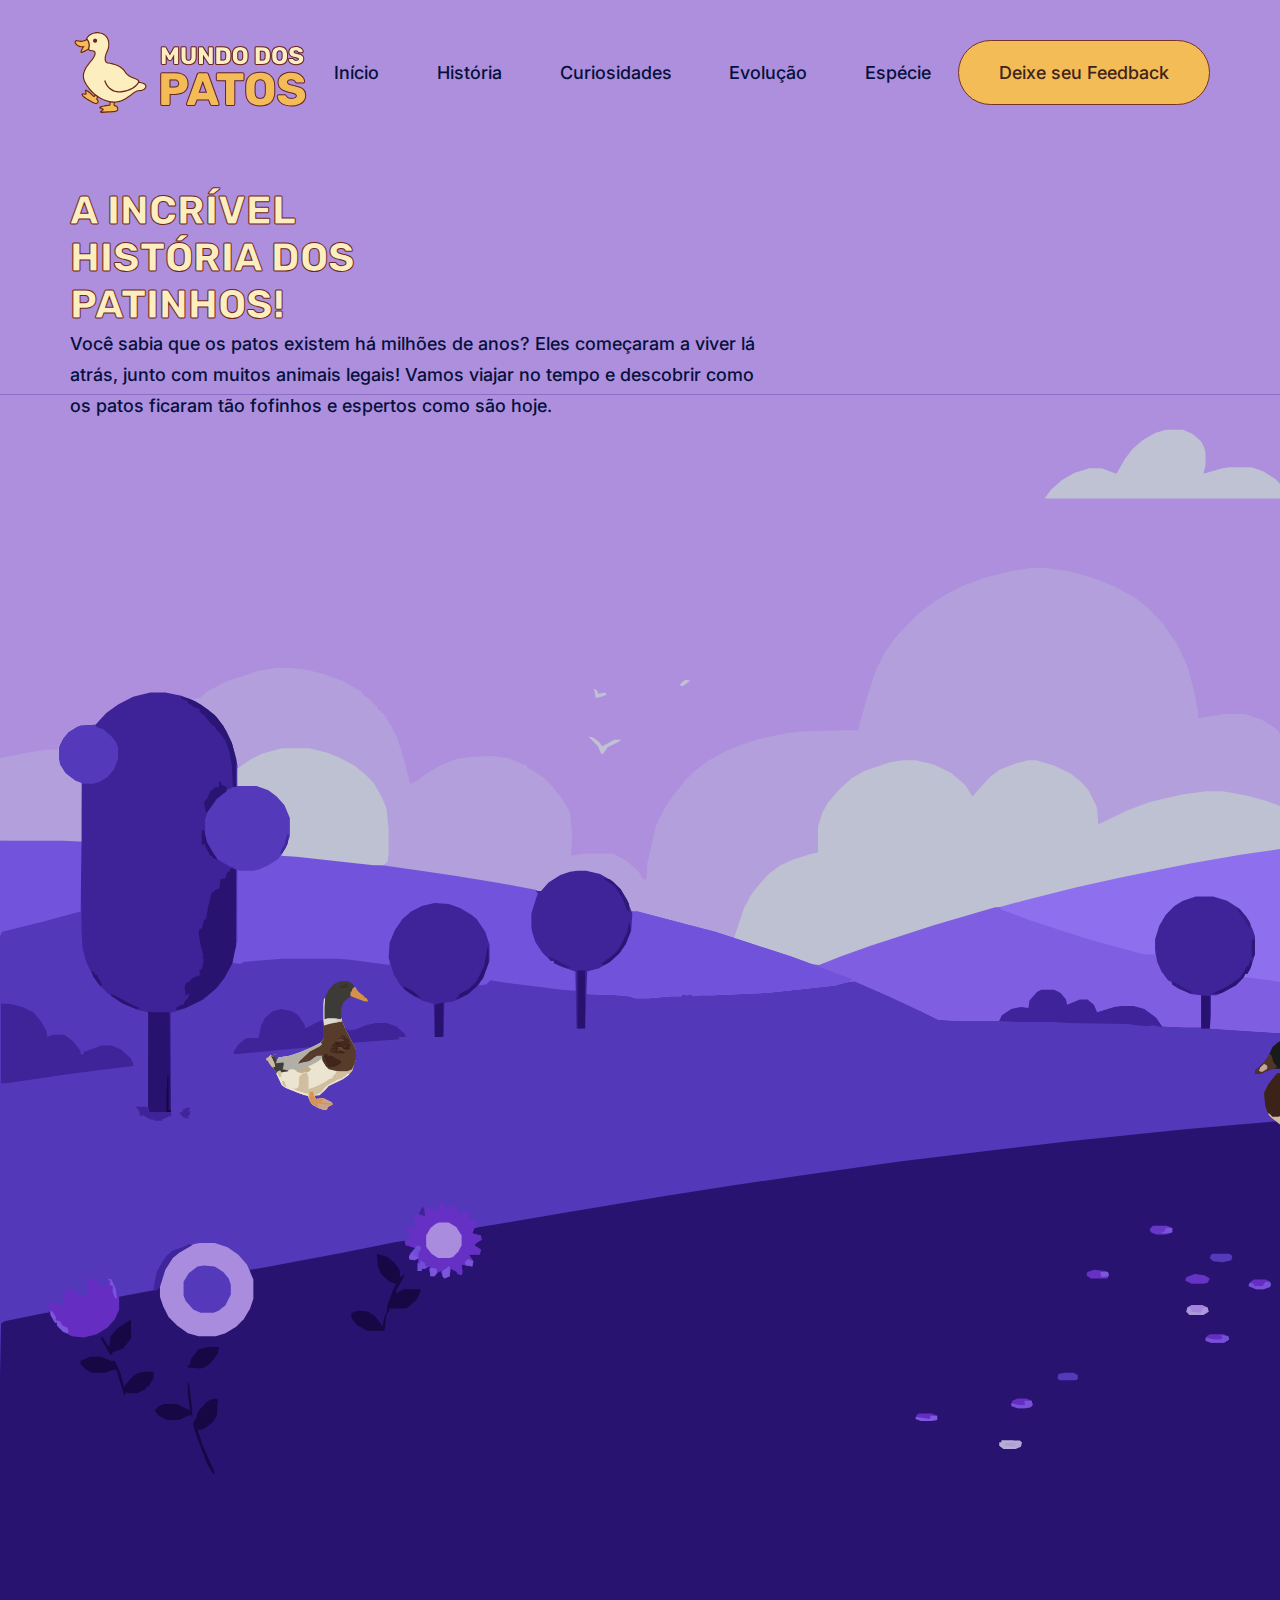
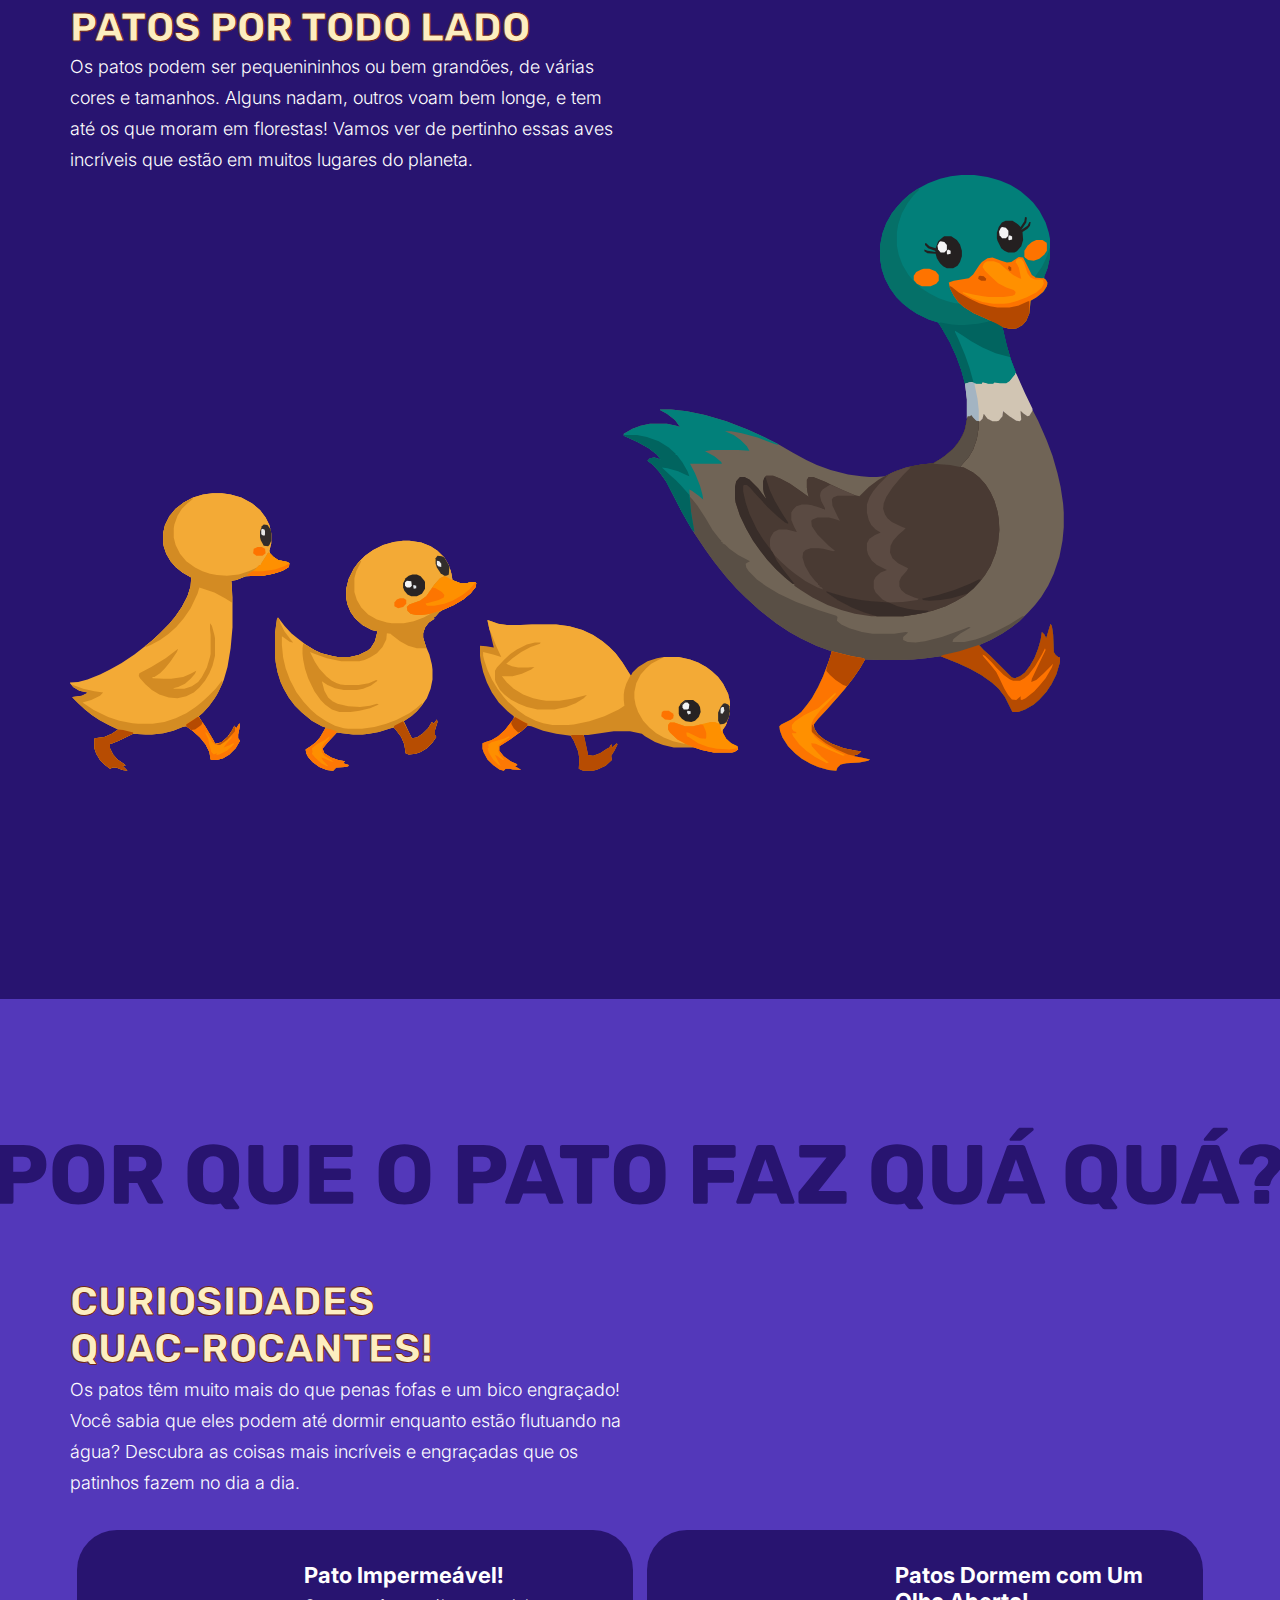
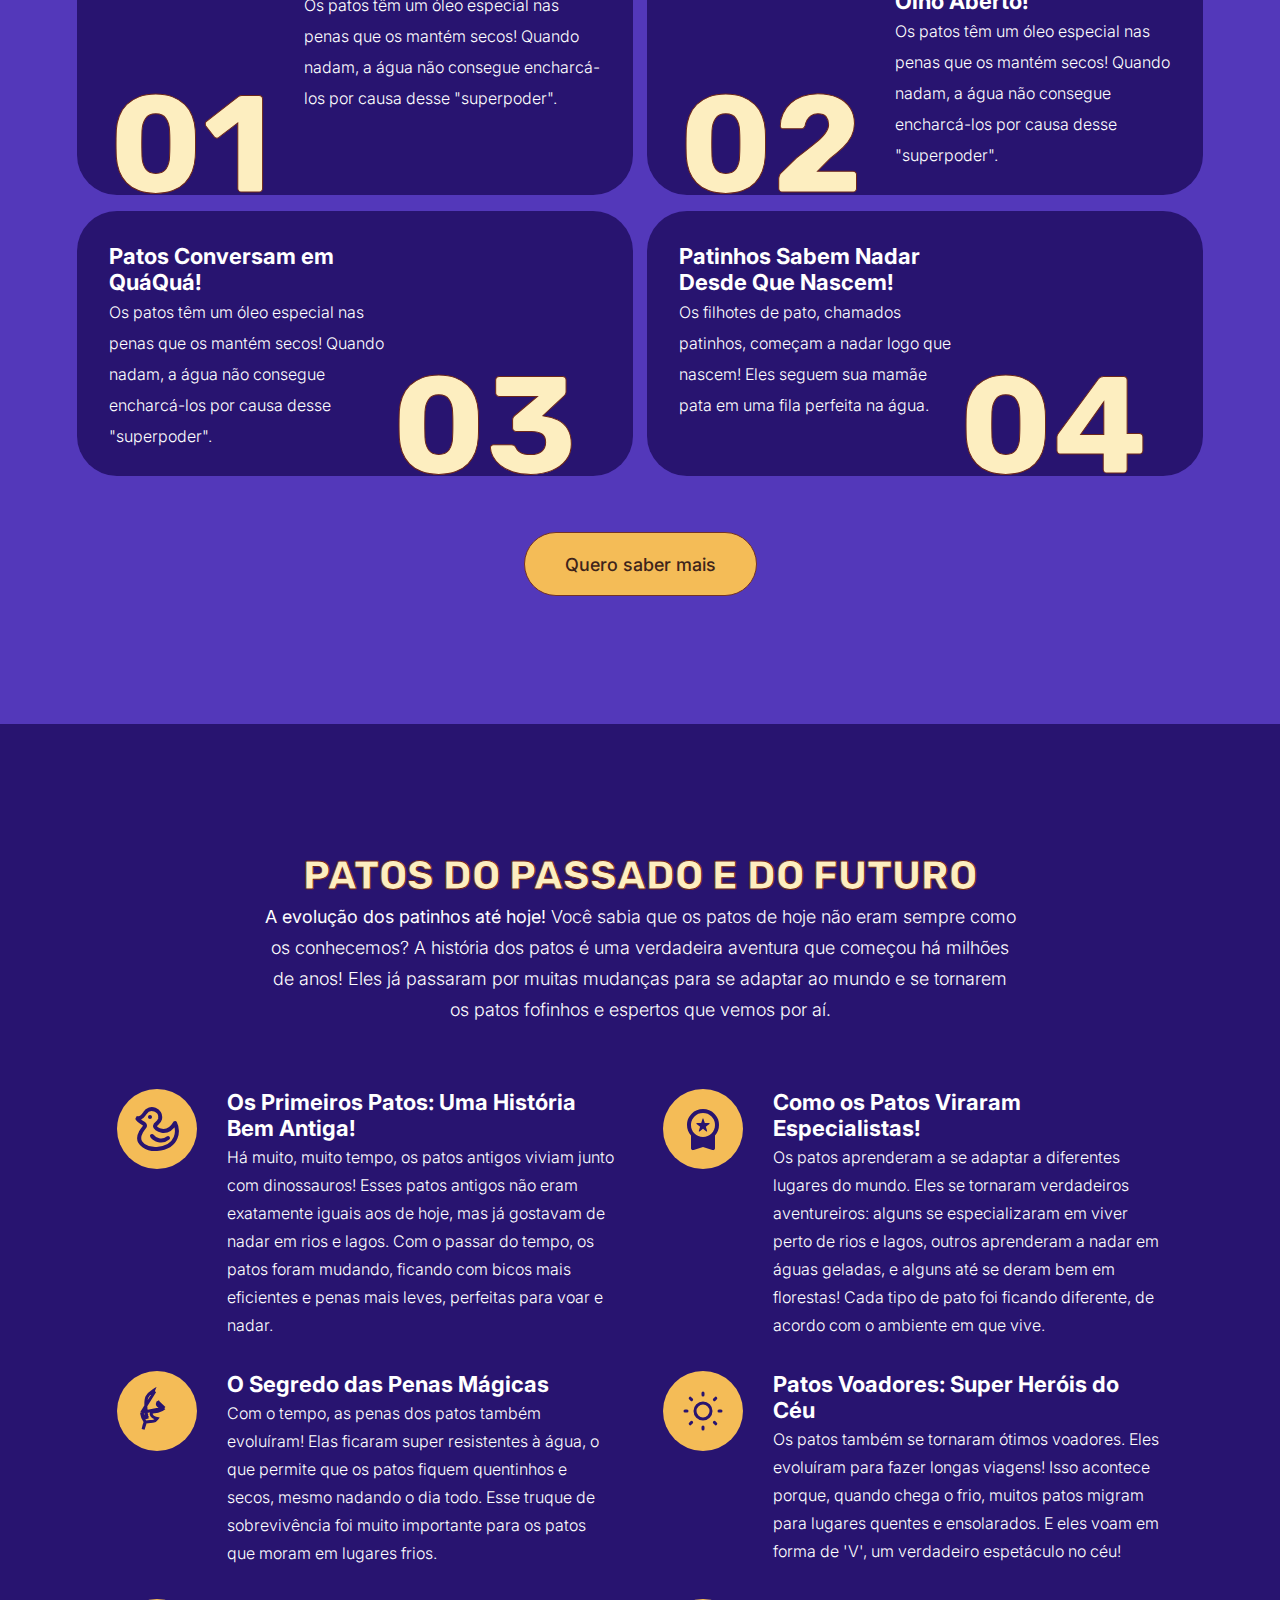
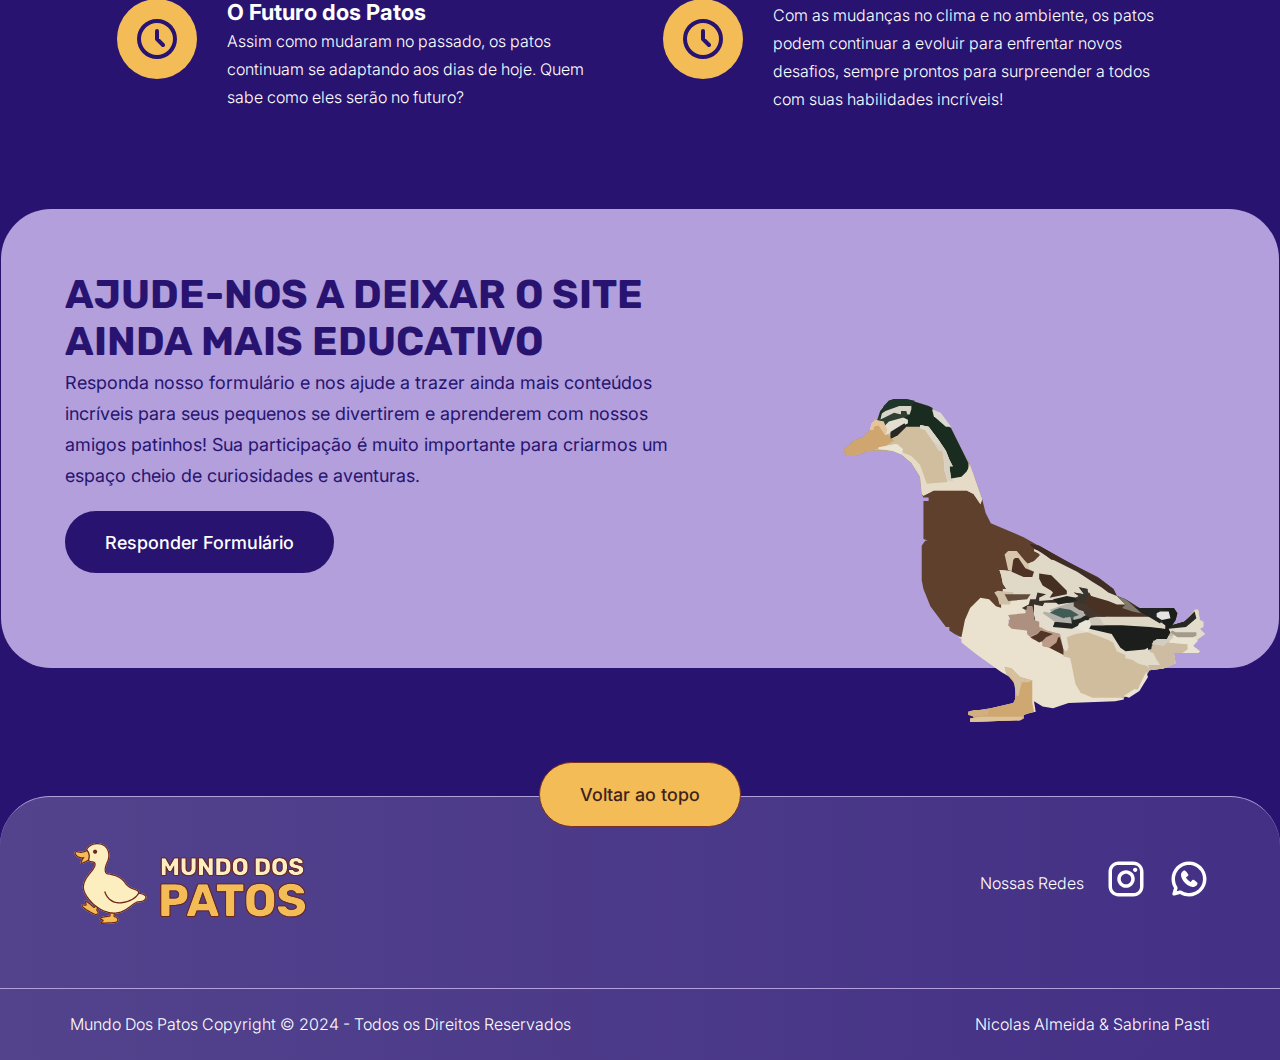
==== commit b1f8123d: "Estilização do footer" ====
--- a/index.html
+++ b/index.html
@@ -6,13 +6,13 @@
     <link rel="preconnect" href="https://fonts.googleapis.com">
     <link rel="preconnect" href="https://fonts.gstatic.com" crossorigin>
     <link href="https://fonts.googleapis.com/css2?family=Inter:ital,opsz,wght@0,14..32,100..900;1,14..32,100..900&family=Rubik:ital,wght@0,300..900;1,300..900&display=swap" rel="stylesheet">
-    <link rel="stylesheet" href="./assets/CSS/style1.css">
+    <link rel="stylesheet" href="/assets/CSS/style1.css">
     <title>Home</title>
 </head>
 <body>
     <header>
         <nav class="wrapper">
-            <img src="./IMG/Logohome.svg" alt="Logomarca do website: mundo dos patinhos">
+            <img src="/IMG/Logohome.svg" alt="Logomarca do website: mundo dos patinhos">
             <ul>
                 <li><a href="">Início</a></li>
                 <li><a href="">História</a></li>
@@ -32,10 +32,10 @@
     <section class="historia wrapper">
         <h2>Patos por todo lado</h2>
         <p>Os patos podem ser pequenininhos ou bem grandões, de várias cores e tamanhos. Alguns nadam, outros voam bem longe, e tem até os que moram em florestas! Vamos ver de pertinho essas aves incríveis que estão em muitos lugares do planeta.</p>
-        <img src="./IMG/historia.svg" alt="Família de patinhos">
+        <img src="/IMG/historia.svg" alt="Família de patinhos">
     </section>
     <section class="curiosidades">
-        <img src="./IMG/frase-qua-qua.svg" alt="Legenda: Por que o pato faz quá quá?">
+        <img src="/IMG/frase-qua-qua.svg" alt="Legenda: Por que o pato faz quá quá?">
         <div class="wrapper">
             <h2>Curiosidades <br> quac-rocantes!</h2>
             <p>Os patos têm muito mais do que penas fofas e um bico engraçado! Você sabia que eles podem até dormir enquanto estão flutuando na água? Descubra as coisas mais incríveis e engraçadas que os patinhos fazem no dia a dia.</p>
@@ -77,42 +77,42 @@
         <p><b>A evolução dos patinhos até hoje! </b>Você sabia que os patos de hoje não eram sempre como os conhecemos? A história dos patos é uma verdadeira aventura que começou há milhões de anos! Eles já passaram por muitas mudanças para se adaptar ao mundo e se tornarem os patos fofinhos e espertos que vemos por aí.</p>
         <div class="step_box">
             <div class="step">
-                <img src="./IMG/step1.svg" alt="Ícone Pato">
+                <img src="/IMG/step1.svg" alt="Ícone Pato">
                 <div class="step_text">
                     <h3>Os Primeiros Patos: Uma História Bem Antiga!</h3>
                     <p>Há muito, muito tempo, os patos antigos viviam junto com dinossauros! Esses patos antigos não eram exatamente iguais aos de hoje, mas já gostavam de nadar em rios e lagos. Com o passar do tempo, os patos foram mudando, ficando com bicos mais eficientes e penas mais leves, perfeitas para voar e nadar.</p>
                 </div>
             </div>
             <div class="step">
-                <img src="./IMG/step2.svg" alt="Ícone Pato">
+                <img src="/IMG/step2.svg" alt="Ícone Pato">
                 <div class="step_text">
                     <h3>Como os Patos Viraram Especialistas!</h3>
                     <p>Os patos aprenderam a se adaptar a diferentes lugares do mundo. Eles se tornaram verdadeiros aventureiros: alguns se especializaram em viver perto de rios e lagos, outros aprenderam a nadar em águas geladas, e alguns até se deram bem em florestas! Cada tipo de pato foi ficando diferente, de acordo com o ambiente em que vive.</p>
                 </div>
             </div>
             <div class="step">
-                <img src="./IMG/step3.svg" alt="Ícone Pato">
+                <img src="/IMG/step3.svg" alt="Ícone Pato">
                 <div class="step_text">
                     <h3>O Segredo das Penas Mágicas</h3>
                     <p>Com o tempo, as penas dos patos também evoluíram! Elas ficaram super resistentes à água, o que permite que os patos fiquem quentinhos e secos, mesmo nadando o dia todo. Esse truque de sobrevivência foi muito importante para os patos que moram em lugares frios.</p>
                 </div>
             </div>
             <div class="step">
-                <img src="./IMG/step4.svg" alt="Ícone Pato">
+                <img src="/IMG/step4.svg" alt="Ícone Pato">
                 <div class="step_text">
                     <h3>Patos Voadores: Super Heróis do Céu</h3>
                     <p>Os patos também se tornaram ótimos voadores. Eles evoluíram para fazer longas viagens! Isso acontece porque, quando chega o frio, muitos patos migram para lugares quentes e ensolarados. E eles voam em forma de 'V', um verdadeiro espetáculo no céu!</p>
                 </div>
             </div>
             <div class="step">
-                <img src="./IMG/step5.svg" alt="Ícone Pato">
+                <img src="/IMG/step5.svg" alt="Ícone Pato">
                 <div class="step_text">
                     <h3>O Futuro dos Patos</h3>
                     <p>Assim como mudaram no passado, os patos continuam se adaptando aos dias de hoje. Quem sabe como eles serão no futuro?</p>
                 </div>
             </div>
             <div class="step">
-                <img src="./IMG/step5.svg" alt="Ícone Pato">
+                <img src="/IMG/step5.svg" alt="Ícone Pato">
                 <div class="step_text">
                     <p>Com as mudanças no clima e no ambiente, os patos podem continuar a evoluir para enfrentar novos desafios, sempre prontos para surpreender a todos com suas habilidades incríveis!</p>
                 </div>
@@ -124,22 +124,26 @@
                 <p>Responda nosso formulário e nos ajude a trazer ainda mais conteúdos incríveis para seus pequenos se divertirem e aprenderem com nossos amigos patinhos! Sua participação é muito importante para criarmos um espaço cheio de curiosidades e aventuras.</p>
                 <a href="">Responder Formulário</a>
             </div>
-            <img src="./IMG/duck-cta.svg" alt="Desenho de um Pato">
+            <img src="/IMG/duck-cta.svg" alt="Desenho de um Pato">
         </article>
     </section>
 <footer>
-    <a href="">Voltar ao topo</a>
-    <div>
-        <img src="./IMG/Logohome.svg" alt="">
-        <ul>
-            <li>Nossas Redes</li>
-            <li><img src="./IMG/ig.svg" alt="">Ícone Instagram</li>
-            <li><img src="./IMG/wpp.svg" alt="">Ícone Whatsapp</li>
-        </ul>
+    <div class="wrapper">
+        <div class="botao-footer"><a href="#">Voltar ao topo</a></div>
+        <div class="footer-container">
+            <img src="/IMG/Logohome.svg" alt="">
+            <ul>
+                <li>Nossas Redes</li>
+                <li><img src="/IMG/ig.svg" alt="Ícone Instagram"></li>
+                <li><img src="/IMG/wpp.svg" alt="Ícone Whatsapp"></li>
+            </ul>
+        </div>
     </div>
-    <div>
-        <p>Mundo Dos Patos Copyright &copy; 2024 - Todos os Direitos Reservados</p>
-        <p>Nicolas Almeida & Sabrina Pasti </p>
+    <div class="footer-p">
+        <div class="wrapper">
+            <p>Mundo Dos Patos Copyright &copy; 2024 - Todos os Direitos Reservados</p>
+            <p>Nicolas Almeida & Sabrina Pasti </p>
+        </div>
     </div>
 </footer>    
 </body>
--- a/assets/CSS/style1.css
+++ b/assets/CSS/style1.css
@@ -56,7 +56,7 @@
     padding-top: 42px;
     width: 100%;
     height: 150vh;
-    background-image: url('/Projeto_dupla_06/IMG/bkg-inicial.svg');
+    background-image: url('/IMG/bkg-inicial.svg');
     background-repeat: no-repeat;
     background-size: cover;
 }
@@ -322,3 +322,64 @@
     bottom: -8rem;
 }
 
+footer{
+    margin-top: 8rem;
+    background: linear-gradient(90deg, rgba(255, 255, 255, 0.2) 0%, rgba(178, 159, 219, 0.2) 100%);
+    border-top: 1px solid #B29FDB;
+    border-radius: 50px 50px 0px 0px;
+    /* display: flex; */
+}
+
+.footer-container{
+    display: flex;
+    justify-content: space-between;
+    align-items: center;
+    margin-top: 1rem;
+}
+
+.botao-footer{
+    display: flex;
+    justify-content: center;
+    margin-top: -35px;
+}
+
+footer a{
+    padding: 1.3rem 2.5rem;
+    background-color: #F4BC57;
+    border: 1px solid #763324;
+    border-radius: 50px;
+    color: #3E241A;
+    font-size: 18px;
+    font-weight: 500;
+    text-decoration: none;
+}
+
+
+footer ul{
+    display: flex;
+    align-items: center;
+    font-size: 16px;
+    color: #fff;
+    line-height: 31px;
+    font-weight: 300;
+    list-style: none;
+}
+
+footer li:not(:first-child) {
+    margin-left: 1.3rem;
+}
+
+.footer-p{
+    font-size: 16px;
+    color: #fff;
+    line-height: 31px;
+    font-weight: 300;
+    border-top: 1px solid #B29FDB;
+    padding: 20px 0;
+    margin-top: 4rem;
+}
+
+.footer-p .wrapper{
+    display: flex;
+    justify-content: space-between;
+}